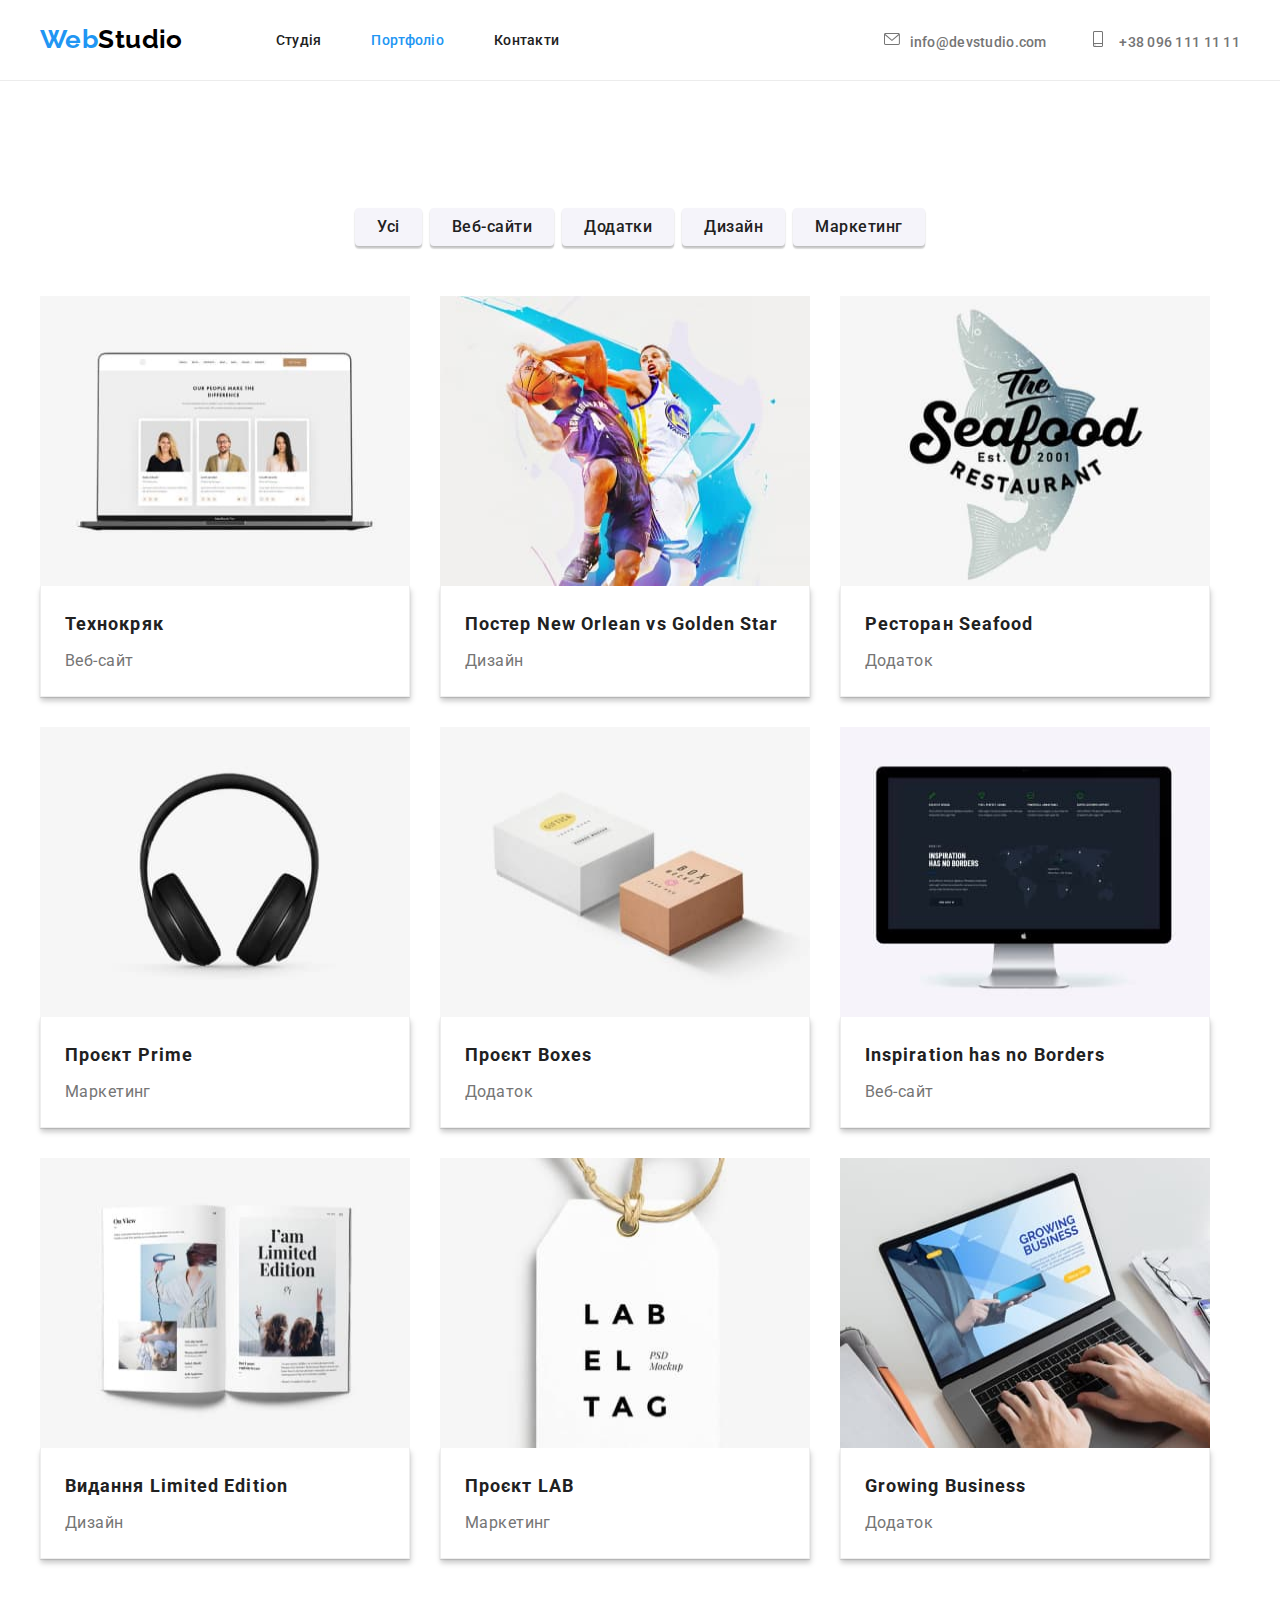
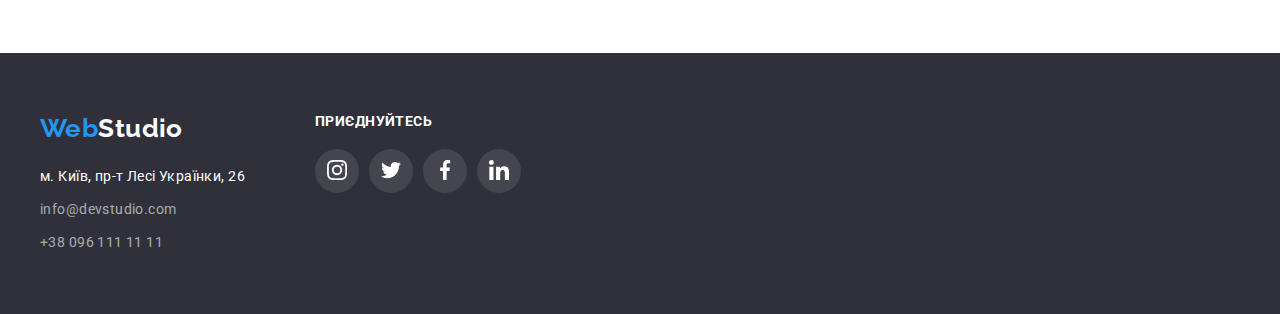
==== portfolio.html @ 8fe0fb1d "goit-markup-hw-04" ====
<!DOCTYPE html>
<html lang="uk">
  <head>
    <meta charset="UTF-8" />
    <meta http-equiv="X-UA-Compatible" content="IE=edge" />
    <meta name="viewport" content="width=device-width, initial-scale=1.0" />
    <title>WebStudio</title>
    <link rel="preconnect" href="https://fonts.googleapis.com" />
    <link rel="preconnect" href="https://fonts.gstatic.com" crossorigin />
    <link
      href="https://fonts.googleapis.com/css2?family=Raleway:wght@700&family=Roboto:ital,wght@0,400;0,500;0,900;1,700&display=swap"
      rel="stylesheet"
    />
    <link rel="stylesheet" href="./css/styles.css" />
    <header class="header">
      <div class="container cap">
        <nav class="header-nav">
          <a class="header-logo" href="./index.html"><span class="header-logo logo">Web</span>Studio</a>
  
          <ul class="header-nav list">
            <li class="item">
              <a class="header-nav linc" href="./index.html">Студія</a>
            </li>
            <li class="item">
              <a class="header-nav linc-current" href="./portfolio.html">Портфоліо</a>
            </li>
            <li class="item">
              <a class="header-nav linc" href="">Контакти</a>
            </li>
          </ul>
        </nav>
  
        <ul class="connections list">
          <li class="connections linc">
            <a class="header-email" href="mailto:info@devstudio.com">
              <svg class="svg-cap">
                <use href="./images/svg/symbol-defs.svg#icon-email"></use>
              </svg>info@devstudio.com
            </a>
  
          </li>
          <li class="connections tel">
            <a class="header-tel" href="tel:+380961111111">
              <svg class="svg-cap">
                <use href="./images/svg/symbol-defs.svg#icon-tel"></use>
              </svg>
              +38 096 111 11 11
            </a>
          </li>
        </ul>
      </div>
    </header>
    <main>
     
      <section class="section">
       
        <div class="container ">
          <h1 class="hidden-header">Наші роботи</h1>
          <ul class="section-breadcrumbs list">
            <li class="section-breadcrumbs linc">
              <button class="button" type="button">Усі</button>
            </li>
            <li class="section-breadcrumbs linc">
              <button class="button"  type="button">Веб-сайти</button>
            </li>
            <li class="section-breadcrumbs linc">
              <button class="button"  type="button">Додатки</button>
            </li>
            <li class="section-breadcrumbs linc">
              <button class="button"  type="button">Дизайн</button>
            </li>
            <li class="section-breadcrumbslinc">
              <button class="button"  type="button">Маркетинг</button>
            </li>
          </ul>
       
          <ul class="section-filter list">
            <li class="section-filter linc">
              <img 
                class="img"
                src="./images/portfolio/img.jpg"
                alt="Технокряк"
                width="370"
                height="290"
              />
              <div class="title-text">
              <h2 class="section-filter title">Технокряк</h2>
              <p class="section-filter text">Веб-сайт</p>
            </div>
            </li>
            <li class="section-filter linc">
              <img
                class="img"
                src="./images/portfolio/img1.jpg"
                alt="Постер New Orlean vs Golden Star"
                width="370"
                height="290"
              />
             <div class="title-text">
              <h2 class="section-filter title">
                Постер New Orlean vs Golden Star
              </h2>
              <p class="section-filter text">Дизайн</p>
             </div>
            </li>
            <li class="section-filter linc">
              <img
                class="img"
                src="./images/portfolio/img2.jpg"
                alt="Ресторан Seafood"
                width="370"
                height="290"
              />
              <div class="title-text">
                <h2 class="section-filter title">Ресторан Seafood</h2>
              <p class="section-filter text">Додаток</p>
              </div>
            </li>
            <li class="section-filter linc">
              <img
                class="img"
                src="./images/portfolio/img3.jpg"
                alt="Проєкт Prime"
                width="370"
                height="290"
              />
              <div class="title-text">
                <h2 class="section-filter title">Проєкт Prime</h2>
              <p class="section-filter text">Маркетинг</p>
              </div>
            </li>
            <li class="section-filter linc">
              <img
                class="img"
                src="./images/portfolio/img4.jpg"
                alt="Проєкт Boxes"
                width="370"
                height="290"
              />
             <div class="title-text">
              <h2 class="section-filter title">Проєкт Boxes</h2>
              <p class="section-filter text">Додаток</p>
             </div>
            </li>
            <li class="section-filter linc">
              <img
                class="img"
                src="./images/portfolio/img5.jpg"
                alt="Inspiration has no Borders"
                width="370"
                height="290"
              />
             <div class="title-text">
              <h2 class="section-filter title">Inspiration has no Borders</h2>
              <p class="section-filter text">Веб-сайт</p>
             </div>
            </li>
            <li class="section-filter linc">
              <img
                class="img"
                src="./images/portfolio/img6.jpg"
                alt="Видання Limited Edition"
                width="370"
                height="290"
              />
             <div class="title-text">
              <h2 class="section-filter title">Видання Limited Edition</h2>
              <p class="section-filter text">Дизайн</p>
             </div>
            </li>
            <li class="section-filter linc">
              <img
                class="img"
                src="./images/portfolio/img7.jpg"
                alt="Проєкт LAB"
                width="370"
                height="290"
              />
             <div class="title-text">
              <h2 class="section-filter title">Проєкт LAB</h2>
              <p class="section-filter text">Маркетинг</p>
             </div>
            </li>
            <li class="section-filter linc">
              <img
                class="img"
                src="./images/portfolio/img8.jpg"
                alt="Growing Business"
                width="370"
                height="290"
              />
             <div class="title-text">
              <h2 class="section-filter title">Growing Business</h2>
              <p class="section-filter text">Додаток</p>
             </div>
            </li>
          </ul>
        </div>
        
      </section>
    </main>

    <footer class="footer">
      <div class="container footer-address">
  
        <div class="in-touch">
          <a class="footer-logo" href="./index.html"><span class="footer-logo logo">Web</span>Studio</a>
  
          <address class="footer-address">
            <ul class="footer-address list">
              <li class="footer-address linc">
                <a class="footer-address more"
                  href="https://www.google.com/maps/place/бульвар+Лесі+Українки,+26,+Київ,+02000/@50.4265841,30.5361971,17z/data=!3m1!4b1!4m5!3m4!1s0x40d4cf0e033ecbe9:0x57a4dffefec77da0!8m2!3d50.4265807!4d30.5383858"
                  target="_blank" rel="noopener noreferrer">м. Київ, пр-т Лесі Українки, 26</a>
              </li>
              <li class="footer-address linc">
                <a class="footer-email email" href="mailto:info@devstudio.com">info@devstudio.com</a>
              </li>
              <li class="footer-address linc">
                <a class="footer-tel tel" href="tel:+380961111111">+38 096 111 11 11</a>
              </li>
            </ul>
          </address>
        </div>
  
        <!--join-->
        
        <section>
          <h2 class="title-join">приєднуйтесь</h2>
          <ul class="list join-our"  >
  
            <li class="social-our">
              <a href="https://instagram.com" target="_blank" rel="noopener noferrer">
                <svg class="social-join" width="20" height="20">
                  <use href="./images/svg/symbol-defs.svg#icon-instagram"></use>
                </svg>
              </a>
  
            </li>
            <li class="social-our">
              <a href="https://twitter.com" target="_blank" rel="noopener noferrer">
                <svg class="social-join" width="20" height="20">
                  <use href="./images/svg/symbol-defs.svg#icon-twitter"></use>
                </svg>
              </a>
  
  
            </li>
            <li class="social-our">
              <a href="https://facebook.com" target="_blank" rel="noopener noferrer">
                <svg class="social-join" width="20" height="20">
                  <use href="./images/svg/symbol-defs.svg#icon-facebook"></use>
                </svg>
              </a>
  
            </li>
            <li class="social-our">
              <a href="https://linkedin.com" target="_blank" rel="noopener noferrer">
                <svg class="social-join" width="20" height="20">
                  <use href="./images/svg/symbol-defs.svg#icon-linkedin"></use>
                </svg>
              </a>
  
            </li>
          </ul>
        </section>
    
  
  
       </div>
    </footer>
  </body>
</html>
---- css/styles.css ----
:root {
  --primary-text-color: #757575;
  --titel-text-color: #212121;
  --accent-text-color: #2196f3;
  --hero-text-color: #ffffff;
  --logo-text-color: #000000;
  --accent-bgr-color: #f5f4fa;
  --hero-bgr-color: #2f303a;
}

body {
  font-family: Montserrat, sans-serif;
  font-family: "Roboto";
  color: var(--primary-text-color);
  font-size: 14px;
  letter-spacing: 0.03em;
  margin: 0;
}

.list {
  margin-top: 0;
  margin-bottom: 0;
  list-style: none;
}

h1,
h2,
h3,
h4,
h5,
h6,
p {
  margin-top: 0px;
  margin-bottom: 0px;
}

ul {
  padding-left: 0px;
}

.section {
  padding: 94px 0;
}

.container {
  margin-left: auto;
  margin-right: auto;
  width: 1200px;
  padding: 0 15px;
}

.hidden-header{
  opacity: 0;
}
/*-------------------HEADER------------------------ */

/* logo */
header{
  /* position: absolute;
  top: 0;
  right: 0;
  width: 100%;
  background-color: rgba(0, 0, 0, 0.08); */
  border-bottom: 1px solid #ECECEC; 
}
.cap {
 

  display: flex;
  align-items: center;
}

.header-nav {
  display: flex;
}

.header-nav.list .item:not(:last-child) {
  margin-right: 50px;
}

.header-logo {
  padding-top: 24px;
  padding-bottom: 25px;

  color: var(--logo-text-color);

  font-family: "Raleway";
  font-weight: 700;
  font-size: 26px;
  line-height: calc(31 / 26);
  text-decoration: none;
}

.header-logo:hover,
.header-logo:focus {
  color: var(--accent-text-color);
}

.header-logo.logo {
  color: var(--accent-text-color);
}

.container-logo {
  margin-right: 93px;
}

/* nav linc */

.header-nav.list {
  margin-left: 93px;
}

.header-nav.linc {
  padding-top: 32px;
  padding-bottom: 32px;

  color: var(--titel-text-color);

  text-decoration: none;
  font-weight: 500;
  line-height: calc(16 / 14);
  letter-spacing: 0.02em;
}

.header-nav.linc-current {
  padding-top: 32px;
  padding-bottom: 32px;

  color: var(--accent-text-color);

  font-weight: 500;
  line-height: calc(16 / 14);
  letter-spacing: 0.02em;
  text-decoration: none;
}

.header-nav:hover,
.header-nav:focus {
  color: #2196f3;
}

/* email tel */
.connections.list {
  margin-left: auto;
  display: flex;
  align-items: center;
}

.connections.linc {
  margin-right: 30px;
}
.svg-cap{
  height: 16px;
  width: 16px;
  margin-right: 10px;
  fill: #757575
}
.svg-cap:hover,
.svg-cap:focus{
  fill: #2196f3;
}
/* .header-email::before{
  /* content: '';
  margin-right: 10px;
  height: 12px;
  width: 16px;
background-image: url(../images/cap/email.svg); */ 
 
 
/* }
.header-email:hover::before,
.header-email:focus::before{
 /* background-image: url();
} */ 
  

.header-email {

  padding-top: 32px;
  padding-bottom: 32px;

  color: var(--primary-text-color);

  text-decoration: none;
  font-weight: 500;
  line-height: calc(16 / 14);
  letter-spacing: 0.02em;
}


.header-tel::before{
  margin-right: 10px;
  height: 16px;
  width: 16px;
  content: url(../images/cap/tel.svg);
  background-size: contain;
  
}



.header-tel {
  padding-top: 32px;
  padding-bottom: 32px;

  color: var(--primary-text-color);

  text-decoration: none;
  font-weight: 500;
  line-height: calc(16 / 14);
  letter-spacing: 0.02em;
}

.header-email:hover,
.header-email:focus {
  color: var(--accent-text-color);
}

.header-tel:hover,
.header-tel:focus {
  color: var(--accent-text-color);
}

/*--------------------MAIN------------------------- */
/* -------hero------- */

.hero{
  text-align: center;
} 

.section.hero {
  max-width: 1600px;
  height: 600px;
  padding-top: 200px;
  padding-bottom: 200px;
  background-color: var(--hero-bgr-color);
   margin-left: auto;
   margin-right: auto;
   background-image: linear-gradient(to right, 
   rgba(47, 48, 58, 0.4), 
   rgba(47, 48, 58, 0.4)), url(../images/hero/Img.jpg);
   background-repeat: no-repeat;
   background-position: center; }

.section-hero.title {
  margin-left:auto;
  margin-right: auto;
  margin-bottom: 30px;
  width: 696px;

  color: var(--hero-text-color);
  font-weight: 900;
  font-size: 44px;
  line-height: calc(60 / 44);
  letter-spacing: 0.06em;
  text-transform: uppercase;
}

/* button */
.section-hero.button {
padding: 10px 32px;
border-radius: 4px;

  background-color: var(--accent-text-color);
  color: var(--hero-text-color);
  font-family: "Roboto";
  font-weight: 700;
  font-size: 16px;
  line-height: calc(30 / 16);
}

.section-hero.button:hover,
.section-hero.button:focus {
  background-color: var(--accent-bgr-color);
  color: #000000;
}

/* -----benefits------ */
.benefits{
  padding-bottom: 0;
}

.section-benefits.list {
  display: flex;
  flex-wrap: wrap;
}

.section-benefits.linc {
  margin-right: 30px;
  width: 270px;
}

.section-benefits.linc:last-child {
 margin-right: 0px;
}



.section-benefits.linc::before{
  display:block;
  content: '';
  height: 120px;
background-repeat: no-repeat;
background-position: center;
background-color: var(--accent-bgr-color);
border-radius: 4px;
  margin-bottom: 30px;
}

.section-benefits.linc.warning::before{
  background-image: url(../images/benefits/1.svg);
}
.section-benefits.linc.punctuality::before{
  background-image: url(../images/benefits/2.svg);
}
.section-benefits.linc.planning::before{
  background-image: url(../images/benefits/3.svg);
}
.section-benefits.linc.modernity::before{
  background-image: url(../images/benefits/4.svg);
}

.section-benefits.title {
  margin-bottom: 10px;
  color: var(--titel-text-color);
  font-weight: 700;
  font-size: 14px;
  line-height: calc(16 / 14);
  text-transform: uppercase;
}

.section-benefits.linc:last-child {
  margin-right: 0px;
}

.section-benefits.text {
  font-size: 14px;
  line-height: calc(24 / 14);
}

/* --------work------- */

.section-work.list {
  display: flex;
  flex-wrap: wrap;
}

.section-work.linc {
  margin-right: 30px;
  display: block;
}

.section-work.linc:nth-child(3n) {
  margin-right: 0;
}

.section-work.linc:nth-last-child(-n + 3) {
  margin-bottom: 0;
}

.section-work.title {
  margin-bottom: 50px;
  color: var(--titel-text-color);
  font-size: 36px;
  line-height: calc(42 / 36);
  text-align: center;
}

.section-work .list {
  display: inline-flex;
}

/* -------team-------- */
.social{
  display: flex;
  padding-bottom: 30px;
}

.social-my{
  display: flex;
  justify-content: center;
  align-items: center;
  margin-right: 10px;
  border-radius: 50%;
  width: 44px;
  height: 44px;
}
.social-my:hover,
.social-my:focus{
  fill: var(--hero-text-color);
  background-color: var(--accent-text-color);
}
.social-my:last-child{
  margin-right: 0px;
}


.social-team{
  fill: var(--primary-text-color);
}
.social-team:hover,
.social-team:focus{
  fill: var(--hero-text-color);
}


.section-team.list {
  display: flex;

}


.section-team.linc {
display: flex;
flex-direction:column;
align-items:center;


width: 270px;
  margin-right: 30px;
  background-color:var(--hero-text-color);


  box-shadow: 0px 1px 3px rgba(0, 0, 0, 0.12), 0px 1px 1px rgba(0, 0, 0, 0.14), 0px 2px 1px rgba(0, 0, 0, 0.2);
border-radius: 0px 0px 4px 4px;
}

.section-team.linc:nth-child(4n) {
  margin-right: 0px;
}

.section-team.title {
  
  margin-bottom: 50px;
  color: var(--titel-text-color);
  font-size: 36px;
  line-height: calc(42 / 36);
  text-align: center;
}

.team-img {
  margin-bottom: 30px;
}

.section-team.img{
  margin-bottom: 30px;
}

.section-team.heading {
  
  margin-bottom: 10px;
  color: var(--titel-text-color);
  font-weight: 500;
  font-size: 16px;
  line-height: calc(19 / 16);
}

.section-team.text {
  display: flex;
 margin-bottom:16px;
  font-size: 16px;
  line-height: calc(19 / 16);
}
/* regular customers */
.list.regular{
  display: flex;
  justify-content: center;
}
.linc-regular{
  display: flex;
  justify-content: center;
  align-items: center;
  margin-right: 30px;
  width: 170px;
  height: 92px;
  border: 1px solid #AFB1B8;
border-radius: 4px;
}
.linc-regular:hover,
.linc-regular:focus{
  fill: var(--accent-text-color);
  border: 1px solid var(--accent-text-color);
}


.regular-svg{
  fill: #AFB1B8;
}
.regular-svg:hover,
.regular-svg:focus{
  fill: var(--accent-text-color);
}


/* ---------------------FOOTER------------------- */

.footer-address{
  display: flex;
 
}
.in-touch{
  display: flex;
  flex-direction: column;
}
.footer-address.list{
  flex-direction: column;
}


.footer-address.linc {
  margin-bottom: 9px;
}

.footer-address.linc:last-child {
  margin-bottom: 0px;
}

.footer {
  display: flex;
  background-color: var(--hero-bgr-color);
  padding-left: 15px;
  padding-right: 15px;
  padding-top: 60px;
  padding-bottom: 60px;
}

.in-touch{
  margin-right: 70px;
}
.footer-logo {
  margin-bottom: 20px;

  color: var(--hero-text-color);
  font-family: "Raleway";
  font-weight: 700;
  font-size: 26px;
  line-height: calc(31 / 26);
  text-decoration: none;
}

.footer-logo.logo {
  color: var(--accent-text-color);
}

.footer-logo:hover,
.footer-logo:focus {
  color: var(--accent-text-color);
}

.footer-address.more {
  color: var(--hero-text-color);
  font-style: normal;
  text-decoration: none;
  line-height: calc(24 / 14);
}

.footer-address.more:hover,
.footer-address.more:focus {
  color: var(--accent-text-color);
}

.footer-email.email {
  color: rgba(255, 255, 255, 0.6);
  font-style: normal;
  line-height: calc(24 / 14);
  text-decoration: none;
}

.footer-tel.tel {
  color: rgba(255, 255, 255, 0.6);
  font-style: normal;
  line-height: calc(24 / 14);
  text-decoration: none;
}

.footer-email.email:hover,
.footer-email.email:focus {
  color: var(--accent-text-color);
}

.footer-tel.tel:hover,
.footer-tel.tel:focus {
  color: var(--accent-text-color);
}

/* join */

.join{
display: flex;
padding-bottom: 20px;
}
.title-join{
  padding-bottom: 20px;

  font-family: 'Roboto';
font-weight: 700;
font-size: 14px;
line-height: calc(16 / 14);
letter-spacing: 0.03em;
text-transform: uppercase;

color: var(--hero-text-color);
}

.list.join-our{
  display: flex;
}
.social-our{
  display: flex;
  justify-content: center;
  align-items: center;
  width: 44px;
  height: 44px;
  margin-right: 10px;
  border-radius: 50%;
  background-color: rgba(255, 255, 255, 0.1);
}
.social-our:hover,
.social-our:focus{
  background-color: var(--accent-text-color)
}

.social-join{
  fill: var(--hero-text-color);
}

/* ----------------------PORTFOLIO------------------- */
button {
  background-color: var(--accent-bgr-color);
  color: var(--titel-text-color);
  font-family: "Roboto";
  letter-spacing: 0.03em;
  padding: 0;
  border: 0;
}


button:hover,
button:focus {
  background-color: var(--accent-text-color);
  color: var(--hero-text-color);
  cursor: pointer;
  font-family: "Roboto";
  letter-spacing: 0.03em;
}
.button{
  font-family: 'Roboto';
font-weight: 500;
font-size: 16px;
line-height: calc(26 / 16);
text-align: center;
padding: 6px 22px;

box-shadow: 0px 3px 1px rgba(0, 0, 0, 0.1), 0px 1px 2px rgba(0, 0, 0, 0.08), 0px 2px 2px rgba(0, 0, 0, 0.12);
border-radius: 4px;
}
.section-breadcrumbs.list {
  display: flex;
  justify-content: center;
}

.section-breadcrumbs.linc {
  margin-right: 8px;
  margin-bottom: 50px;
}

.section-breadcrumbs.linc:last-child {
  margin-right: 0px;
}

.section-filter.list {
  display: flex;
  flex-wrap: wrap;
}

.section-filter.linc {
  margin-right: 30px;
  margin-bottom: 30px;
}

.section-filter.linc:nth-child(3n) {
  margin-right: 0px;
}


.section-filter.linc:nth-last-child(-n + 3) {
  margin-bottom: 0px;
}





.section-filter.title {
  margin-bottom: 4px;
  color: var(--titel-text-color);
  font-size: 18px;
  line-height: calc(36 / 18);
  letter-spacing: 0.06em;
}

.section-filter.linc {
  font-size: 16px;
  line-height: calc(30 / 16);
}

.img {
display: block;
}
.title-text{
  padding: 20px 24px;
  border: 1px solid #EEEEEE;
box-shadow: 0px 1px 1px rgba(0, 0, 0, 0.12), 0px 4px 4px rgba(0, 0, 0, 0.06), 1px 4px 6px rgba(0, 0, 0, 0.16);
border-top:0;
}
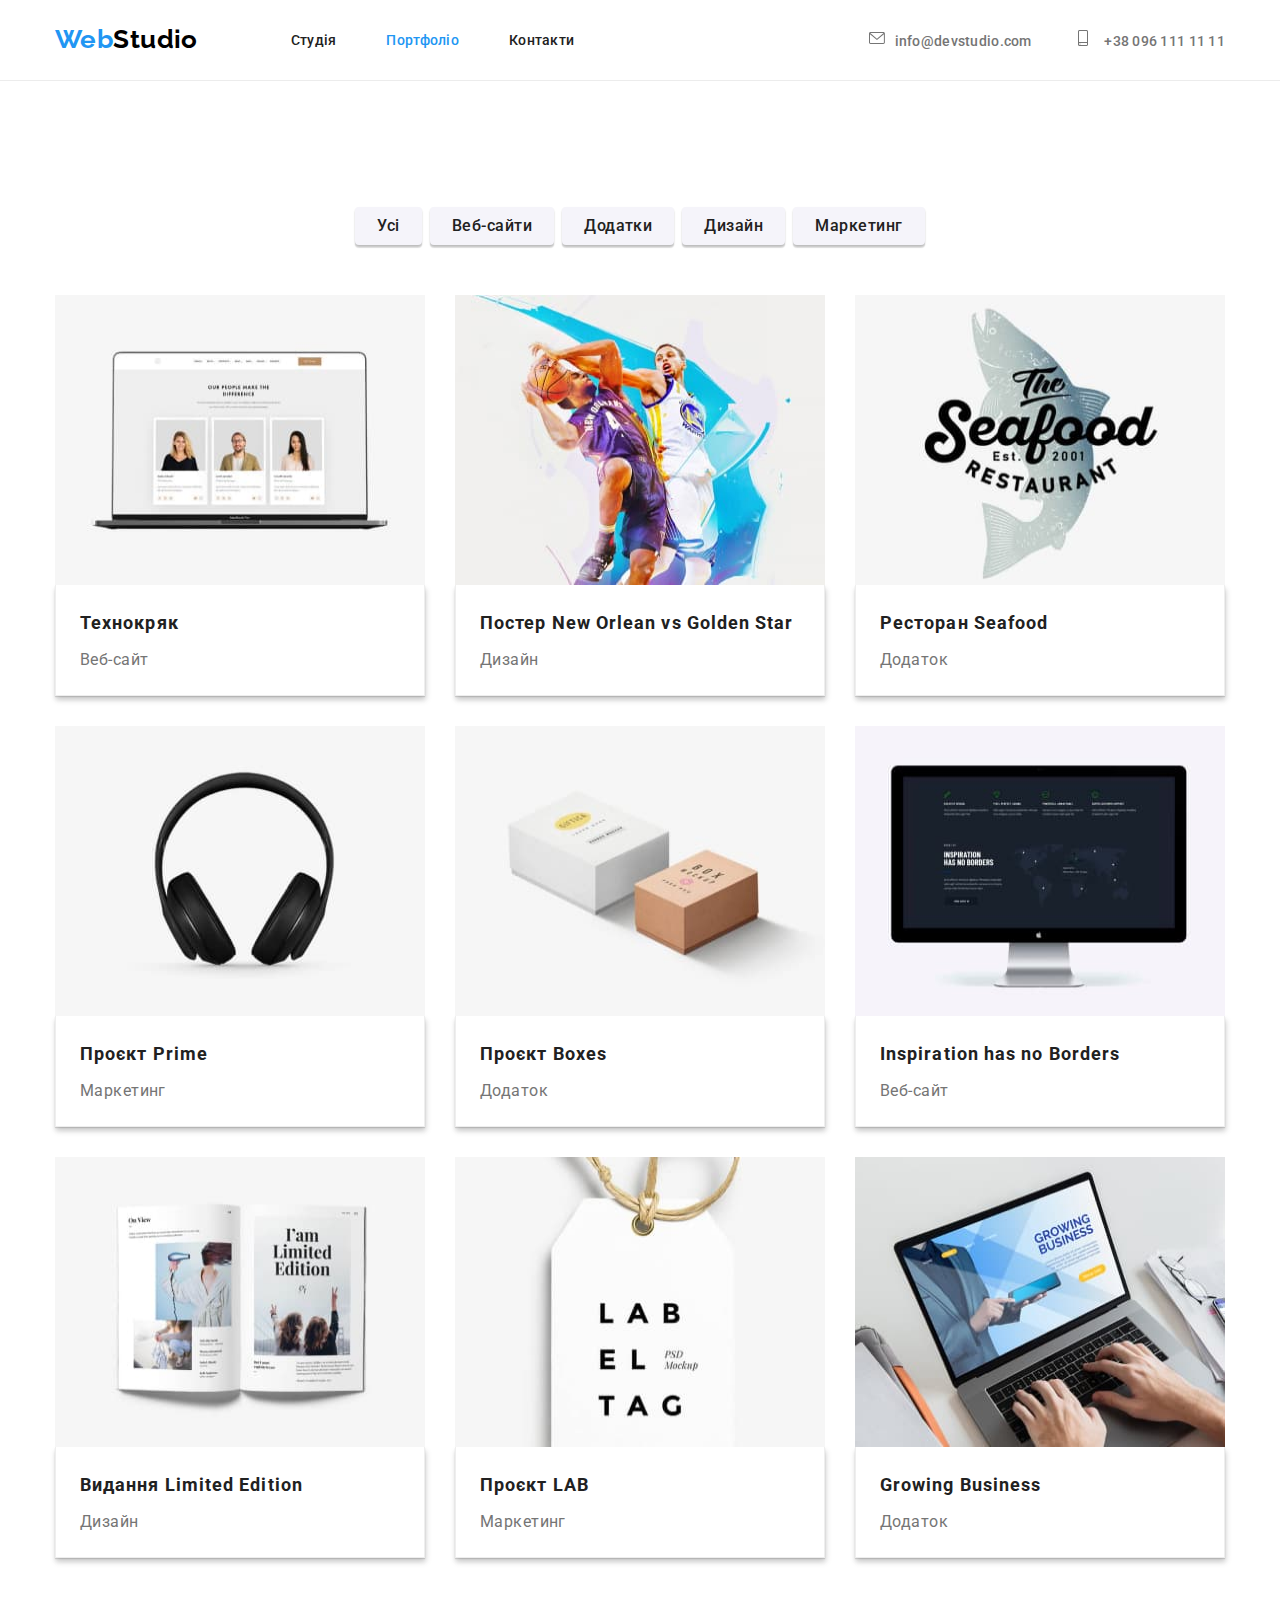
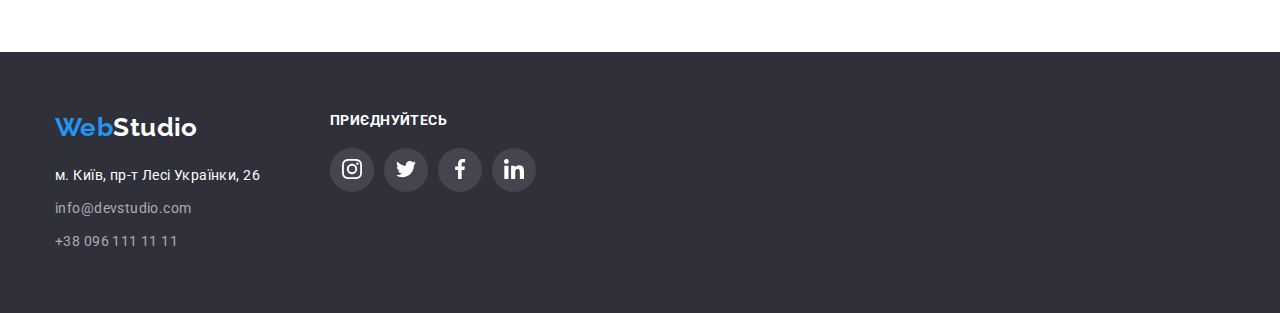
==== commit beee2dc3: "goit-markup-hw-04" ====
--- a/portfolio.html
+++ b/portfolio.html
@@ -5,6 +5,7 @@
     <meta http-equiv="X-UA-Compatible" content="IE=edge" />
     <meta name="viewport" content="width=device-width, initial-scale=1.0" />
     <title>WebStudio</title>
+    <link rel="stylesheet" href="https://cdn.jsdelivr.net/npm/modern-normalize@1.1.0/modern-normalize.min.css" />
     <link rel="preconnect" href="https://fonts.googleapis.com" />
     <link rel="preconnect" href="https://fonts.gstatic.com" crossorigin />
     <link
@@ -34,7 +35,7 @@
           <li class="connections linc">
             <a class="header-email" href="mailto:info@devstudio.com">
               <svg class="svg-cap">
-                <use href="./images/svg/symbol-defs.svg#icon-email"></use>
+                <use href="./images/icons.svg/symbol-defs.svg#icon-email"></use>
               </svg>info@devstudio.com
             </a>
   
@@ -42,7 +43,7 @@
           <li class="connections tel">
             <a class="header-tel" href="tel:+380961111111">
               <svg class="svg-cap">
-                <use href="./images/svg/symbol-defs.svg#icon-tel"></use>
+                <use href="./images/icons.svg/symbol-defs.svg#icon-tel"></use>
               </svg>
               +38 096 111 11 11
             </a>
@@ -228,11 +229,11 @@
         <section>
           <h2 class="title-join">приєднуйтесь</h2>
           <ul class="list join-our"  >
-  
+
             <li class="social-our">
               <a href="https://instagram.com" target="_blank" rel="noopener noferrer">
                 <svg class="social-join" width="20" height="20">
-                  <use href="./images/svg/symbol-defs.svg#icon-instagram"></use>
+                  <use href="./images/icons.svg/symbol-defs.svg#icon-instagram"></use>
                 </svg>
               </a>
   
@@ -240,7 +241,7 @@
             <li class="social-our">
               <a href="https://twitter.com" target="_blank" rel="noopener noferrer">
                 <svg class="social-join" width="20" height="20">
-                  <use href="./images/svg/symbol-defs.svg#icon-twitter"></use>
+                  <use href="./images/icons.svg/symbol-defs.svg#icon-twitter"></use>
                 </svg>
               </a>
   
@@ -249,7 +250,7 @@
             <li class="social-our">
               <a href="https://facebook.com" target="_blank" rel="noopener noferrer">
                 <svg class="social-join" width="20" height="20">
-                  <use href="./images/svg/symbol-defs.svg#icon-facebook"></use>
+                  <use href="./images/icons.svg/symbol-defs.svg#icon-facebook"></use>
                 </svg>
               </a>
   
@@ -257,7 +258,7 @@
             <li class="social-our">
               <a href="https://linkedin.com" target="_blank" rel="noopener noferrer">
                 <svg class="social-join" width="20" height="20">
-                  <use href="./images/svg/symbol-defs.svg#icon-linkedin"></use>
+                  <use href="./images/icons.svg/symbol-defs.svg#icon-linkedin"></use>
                 </svg>
               </a>
   
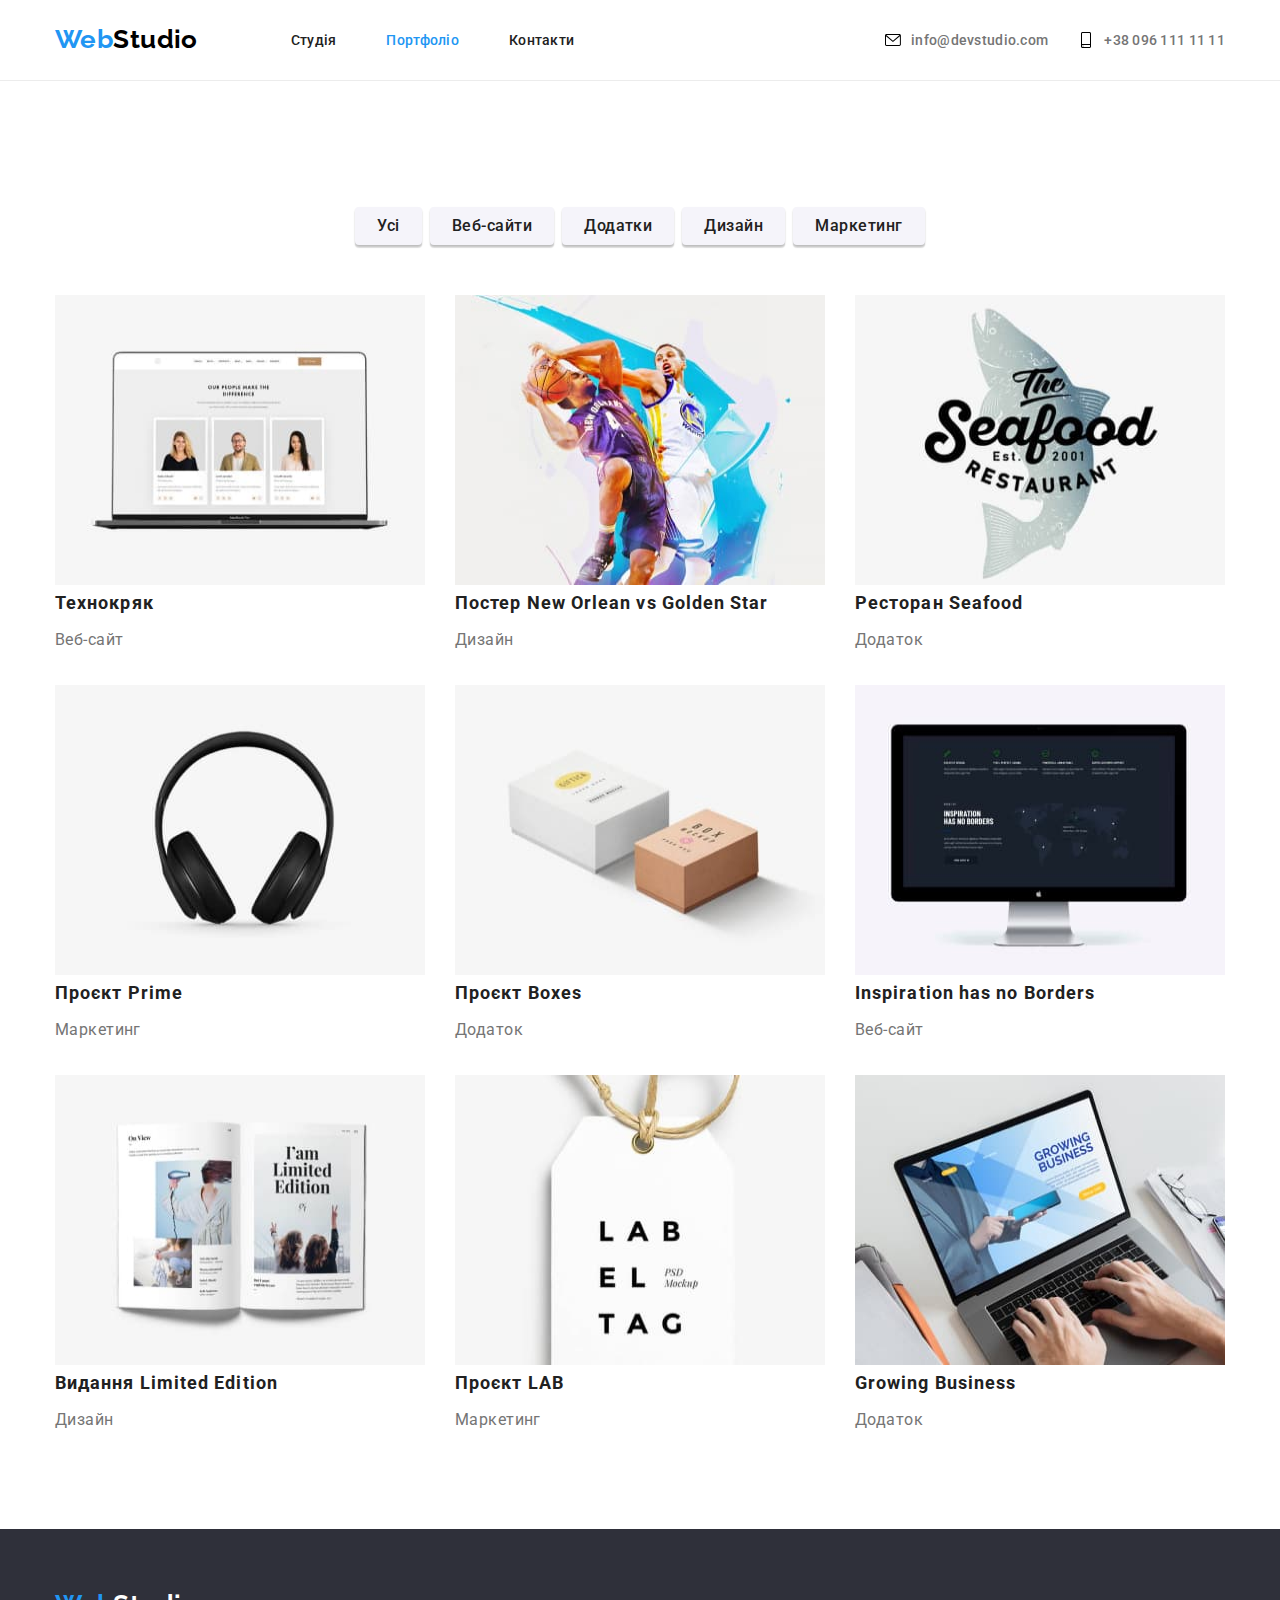
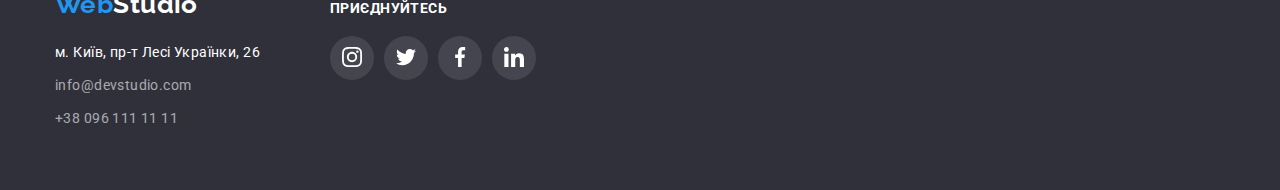
==== commit 20ce2c2c: "goit-markup-hw-04" ====
--- a/portfolio.html
+++ b/portfolio.html
@@ -76,18 +76,21 @@
           </ul>
        
           <ul class="section-filter list">
-            <li class="section-filter linc">
+
+            <li class="section-filter linc">
+             
               <img 
-                class="img"
-                src="./images/portfolio/img.jpg"
-                alt="Технокряк"
-                width="370"
-                height="290"
-              />
-              <div class="title-text">
-              <h2 class="section-filter title">Технокряк</h2>
-              <p class="section-filter text">Веб-сайт</p>
-            </div>
+              class="img"
+              src="./images/portfolio/img.jpg"
+              alt="Технокряк"
+              width="370"
+              height="290"
+            />
+            <div class="title-text">
+            <h2 class="section-filter title">Технокряк</h2>
+            <p class="section-filter text">Веб-сайт</p>
+          </div>
+            
             </li>
             <li class="section-filter linc">
               <img
@@ -202,73 +205,73 @@
     </main>
 
     <footer class="footer">
-      <div class="container footer-address">
-  
-        <div class="in-touch">
-          <a class="footer-logo" href="./index.html"><span class="footer-logo logo">Web</span>Studio</a>
-  
-          <address class="footer-address">
-            <ul class="footer-address list">
-              <li class="footer-address linc">
-                <a class="footer-address more"
-                  href="https://www.google.com/maps/place/бульвар+Лесі+Українки,+26,+Київ,+02000/@50.4265841,30.5361971,17z/data=!3m1!4b1!4m5!3m4!1s0x40d4cf0e033ecbe9:0x57a4dffefec77da0!8m2!3d50.4265807!4d30.5383858"
-                  target="_blank" rel="noopener noreferrer">м. Київ, пр-т Лесі Українки, 26</a>
-              </li>
-              <li class="footer-address linc">
-                <a class="footer-email email" href="mailto:info@devstudio.com">info@devstudio.com</a>
-              </li>
-              <li class="footer-address linc">
-                <a class="footer-tel tel" href="tel:+380961111111">+38 096 111 11 11</a>
-              </li>
-            </ul>
-          </address>
-        </div>
-  
-        <!--join-->
-        
-        <section>
-          <h2 class="title-join">приєднуйтесь</h2>
-          <ul class="list join-our"  >
-
-            <li class="social-our">
-              <a href="https://instagram.com" target="_blank" rel="noopener noferrer">
-                <svg class="social-join" width="20" height="20">
-                  <use href="./images/icons.svg/symbol-defs.svg#icon-instagram"></use>
-                </svg>
-              </a>
-  
-            </li>
-            <li class="social-our">
-              <a href="https://twitter.com" target="_blank" rel="noopener noferrer">
-                <svg class="social-join" width="20" height="20">
-                  <use href="./images/icons.svg/symbol-defs.svg#icon-twitter"></use>
-                </svg>
-              </a>
-  
-  
-            </li>
-            <li class="social-our">
-              <a href="https://facebook.com" target="_blank" rel="noopener noferrer">
-                <svg class="social-join" width="20" height="20">
-                  <use href="./images/icons.svg/symbol-defs.svg#icon-facebook"></use>
-                </svg>
-              </a>
-  
-            </li>
-            <li class="social-our">
-              <a href="https://linkedin.com" target="_blank" rel="noopener noferrer">
-                <svg class="social-join" width="20" height="20">
-                  <use href="./images/icons.svg/symbol-defs.svg#icon-linkedin"></use>
-                </svg>
-              </a>
-  
-            </li>
-          </ul>
-        </section>
-    
-  
-  
-       </div>
-    </footer>
+    <div class="container footer-address">
+
+      <div class="in-touch">
+        <a class="footer-logo" href="./index.html"><span class="footer-logo logo">Web</span>Studio</a>
+
+        <address class="footer-address">
+          <ul class="footer-address list">
+            <li class="footer-address linc">
+              <a class="footer-address more"
+                href="https://www.google.com/maps/place/бульвар+Лесі+Українки,+26,+Київ,+02000/@50.4265841,30.5361971,17z/data=!3m1!4b1!4m5!3m4!1s0x40d4cf0e033ecbe9:0x57a4dffefec77da0!8m2!3d50.4265807!4d30.5383858"
+                target="_blank" rel="noopener noreferrer">м. Київ, пр-т Лесі Українки, 26</a>
+            </li>
+            <li class="footer-address linc">
+              <a class="footer-email email" href="mailto:info@devstudio.com">info@devstudio.com</a>
+            </li>
+            <li class="footer-address linc">
+              <a class="footer-tel tel" href="tel:+380961111111">+38 096 111 11 11</a>
+            </li>
+          </ul>
+        </address>
+      </div>
+
+      <!--join-->
+      
+      <section>
+        <h2 class="title-join">приєднуйтесь</h2>
+        <ul class="list join-our"  >
+
+          <li class="social-our">
+            <a class="social-join" href="https://instagram.com" target="_blank" rel="noopener noferrer">
+              <svg  width="20" height="20">
+                <use href="./images/icons.svg/symbol-defs.svg#icon-instagram"></use>
+              </svg>
+            </a>
+
+          </li>
+          <li class="social-our">
+            <a class="social-join" href="https://twitter.com" target="_blank" rel="noopener noferrer">
+              <svg width="20" height="20">
+                <use href="./images/icons.svg/symbol-defs.svg#icon-twitter"></use>
+              </svg>
+            </a>
+
+
+          </li>
+          <li class="social-our">
+            <a class="social-join" href="https://facebook.com" target="_blank" rel="noopener noferrer">
+              <svg width="20" height="20">
+                <use href="./images/icons.svg/symbol-defs.svg#icon-facebook"></use>
+              </svg>
+            </a>
+
+          </li>
+          <li class="social-our">
+            <a class="social-join" href="https://linkedin.com" target="_blank" rel="noopener noferrer">
+              <svg width="20" height="20">
+                <use href="./images/icons.svg/symbol-defs.svg#icon-linkedin"></use>
+              </svg>
+            </a>
+
+          </li>
+        </ul>
+      </section>
+  
+
+
+     </div>
+  </footer>
   </body>
 </html>
--- a/css/styles.css
+++ b/css/styles.css
@@ -153,31 +153,17 @@
   height: 16px;
   width: 16px;
   margin-right: 10px;
-  fill: #757575
-}
-.svg-cap:hover,
-.svg-cap:focus{
-  fill: #2196f3;
-}
-/* .header-email::before{
-  /* content: '';
-  margin-right: 10px;
-  height: 12px;
-  width: 16px;
-background-image: url(../images/cap/email.svg); */ 
  
- 
-/* }
-.header-email:hover::before,
-.header-email:focus::before{
- /* background-image: url();
-} */ 
-  
+}
+
+
 
 .header-email {
-
+display: flex;
+align-items: center;
   padding-top: 32px;
   padding-bottom: 32px;
+  
 
   color: var(--primary-text-color);
 
@@ -186,20 +172,9 @@
   line-height: calc(16 / 14);
   letter-spacing: 0.02em;
 }
-
-
-.header-tel::before{
-  margin-right: 10px;
-  height: 16px;
-  width: 16px;
-  content: url(../images/cap/tel.svg);
-  background-size: contain;
-  
-}
-
-
-
 .header-tel {
+  display: flex;
+align-items: center;
   padding-top: 32px;
   padding-bottom: 32px;
 
@@ -212,14 +187,22 @@
 }
 
 .header-email:hover,
-.header-email:focus {
-  color: var(--accent-text-color);
-}
-
+.header-email:focus,
 .header-tel:hover,
-.header-tel:focus {
-  color: var(--accent-text-color);
-}
+.header-tel:focus{
+  color: var(--accent-text-color);
+  fill: var(--accent-text-color);
+}
+
+
+
+
+
+
+
+
+
+
 
 /*--------------------MAIN------------------------- */
 /* -------hero------- */
@@ -371,6 +354,9 @@
 }
 
 /* -------team-------- */
+.team{
+  background-color: var(--accent-bgr-color);
+}
 .social{
   display: flex;
   padding-bottom: 30px;
@@ -380,33 +366,32 @@
   display: flex;
   justify-content: center;
   align-items: center;
+  border-radius: 50%;
   margin-right: 10px;
-  border-radius: 50%;
   width: 44px;
   height: 44px;
 }
+.social-my:last-child{
+  margin-right: 0;
+}
+.social-team{
+  padding: 12px;
+  border-radius: 50%;
+  fill: var(--primary-text-color);
+}
 .social-my:hover,
-.social-my:focus{
+.social-my:hover .social-team{
+  background-color: var(--accent-text-color);
   fill: var(--hero-text-color);
+}
+.social-team:focus,
+.social-team:focus .social-team{
   background-color: var(--accent-text-color);
-}
-.social-my:last-child{
-  margin-right: 0px;
-}
-
-
-.social-team{
-  fill: var(--primary-text-color);
-}
-.social-team:hover,
-.social-team:focus{
   fill: var(--hero-text-color);
 }
 
-
 .section-team.list {
   display: flex;
-
 }
 
 
@@ -476,27 +461,33 @@
   border: 1px solid #AFB1B8;
 border-radius: 4px;
 }
+
 .linc-regular:hover,
 .linc-regular:focus{
+  border: 1px solid var(--accent-text-color);
+}
+.linc-regular:hover .regular-svg,
+.linc-regular:focus .regular-svg{
   fill: var(--accent-text-color);
-  border: 1px solid var(--accent-text-color);
-}
-
+}
 
 .regular-svg{
+  padding: 20px 35px;
   fill: #AFB1B8;
 }
-.regular-svg:hover,
+
 .regular-svg:focus{
   fill: var(--accent-text-color);
-}
+  border: 2px solid var(--accent-text-color);
+}
+
 
 
 /* ---------------------FOOTER------------------- */
 
 .footer-address{
   display: flex;
- 
+  align-items: baseline;
 }
 .in-touch{
   display: flex;
@@ -590,6 +581,7 @@
 padding-bottom: 20px;
 }
 .title-join{
+  align-items: baseline;
   padding-bottom: 20px;
 
   font-family: 'Roboto';
@@ -621,7 +613,12 @@
 }
 
 .social-join{
+  padding: 10px 10px;
+  border-radius: 50%;
   fill: var(--hero-text-color);
+}
+.social-join:focus{
+  background-color: var(--accent-text-color);
 }
 
 /* ----------------------PORTFOLIO------------------- */
@@ -707,7 +704,7 @@
 .img {
 display: block;
 }
-.title-text{
+.title-text:hover{
   padding: 20px 24px;
   border: 1px solid #EEEEEE;
 box-shadow: 0px 1px 1px rgba(0, 0, 0, 0.12), 0px 4px 4px rgba(0, 0, 0, 0.06), 1px 4px 6px rgba(0, 0, 0, 0.16);
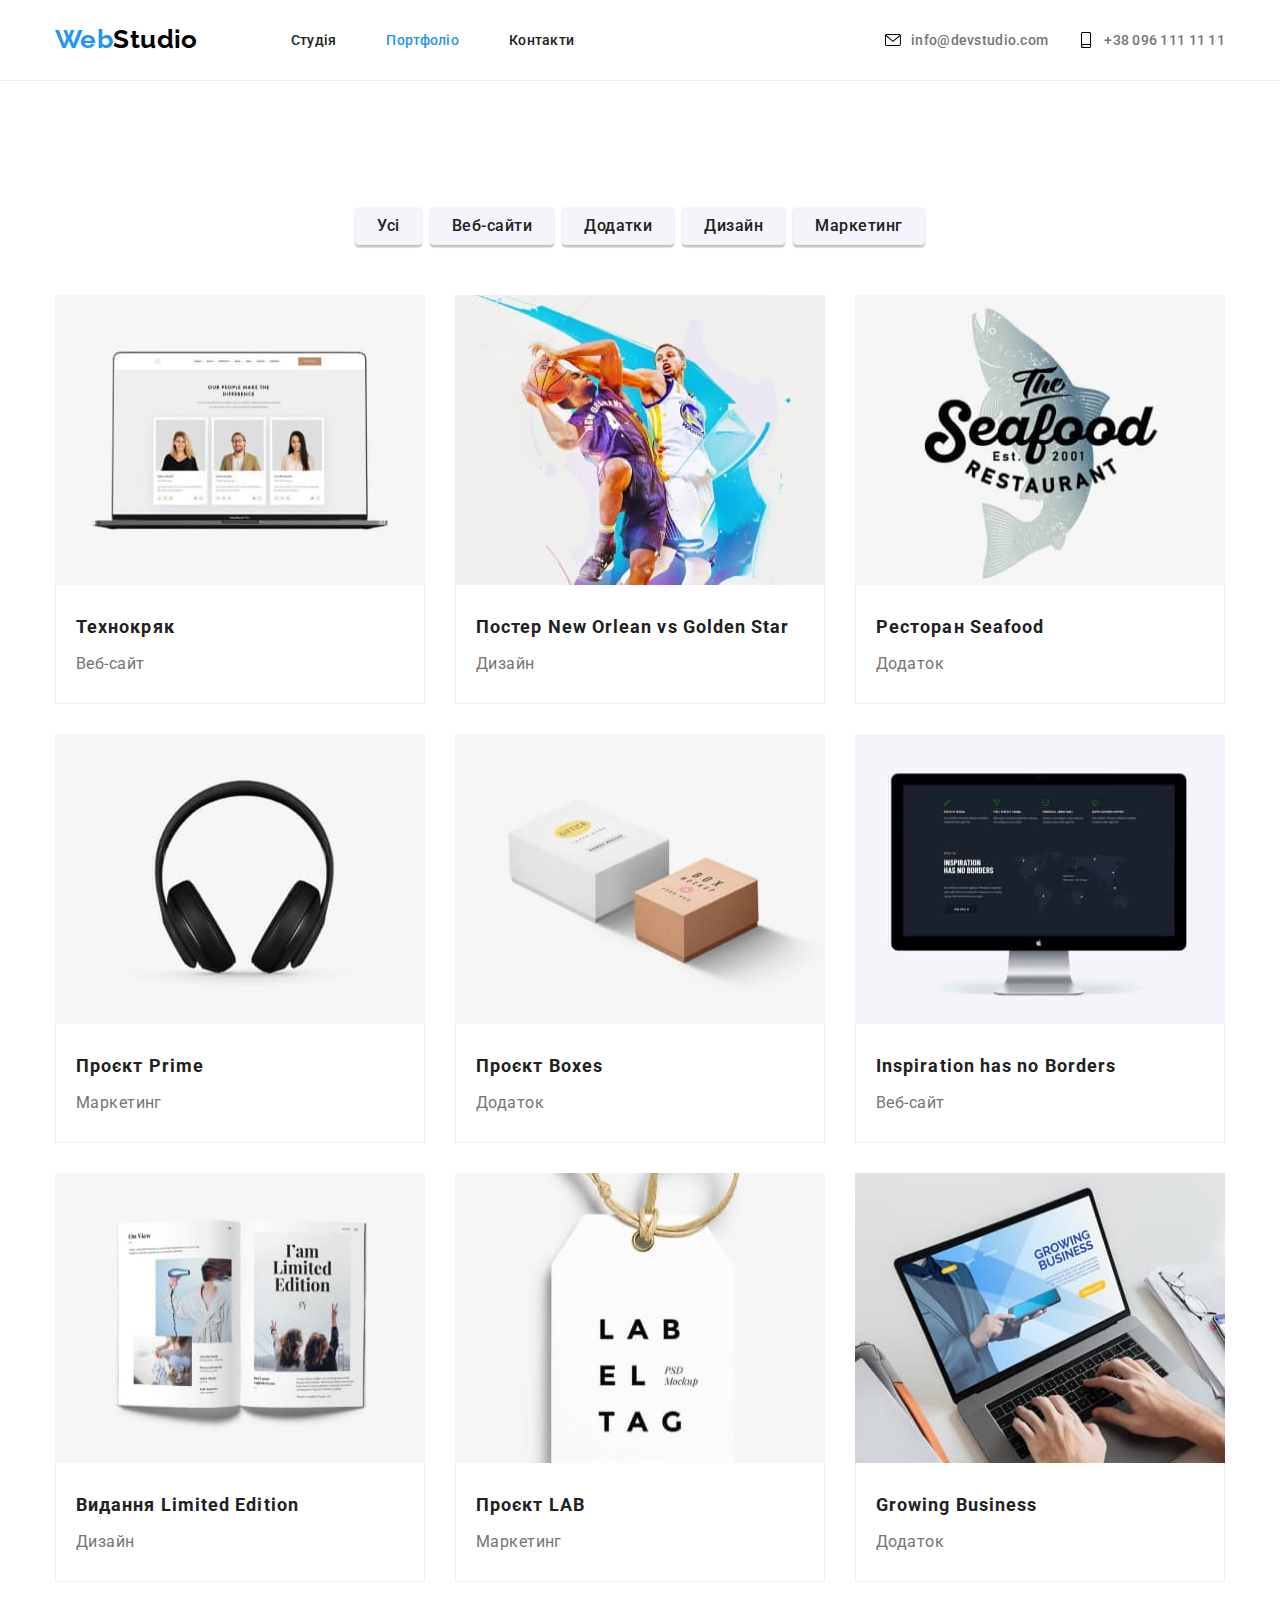
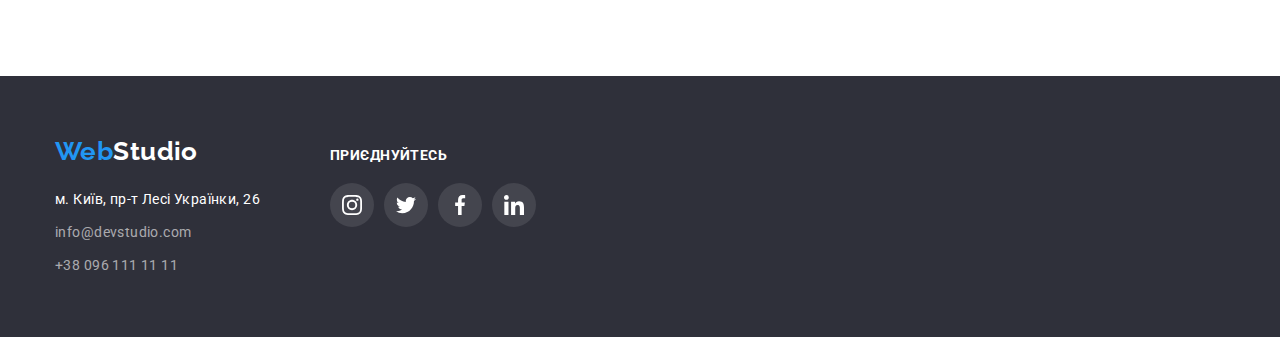
==== commit 3823b925: "goit-markup-hw-04" ====
--- a/portfolio.html
+++ b/portfolio.html
@@ -5,7 +5,10 @@
     <meta http-equiv="X-UA-Compatible" content="IE=edge" />
     <meta name="viewport" content="width=device-width, initial-scale=1.0" />
     <title>WebStudio</title>
-    <link rel="stylesheet" href="https://cdn.jsdelivr.net/npm/modern-normalize@1.1.0/modern-normalize.min.css" />
+    <link
+      rel="stylesheet"
+      href="https://cdn.jsdelivr.net/npm/modern-normalize@1.1.0/modern-normalize.min.css"
+    />
     <link rel="preconnect" href="https://fonts.googleapis.com" />
     <link rel="preconnect" href="https://fonts.gstatic.com" crossorigin />
     <link
@@ -13,32 +16,39 @@
       rel="stylesheet"
     />
     <link rel="stylesheet" href="./css/styles.css" />
+  </head>
+
+  <body>
     <header class="header">
       <div class="container cap">
         <nav class="header-nav">
-          <a class="header-logo" href="./index.html"><span class="header-logo logo">Web</span>Studio</a>
-  
+          <a class="header-logo" href="./index.html"
+            ><span class="header-logo logo">Web</span>Studio</a
+          >
+
           <ul class="header-nav list">
             <li class="item">
               <a class="header-nav linc" href="./index.html">Студія</a>
             </li>
             <li class="item">
-              <a class="header-nav linc-current" href="./portfolio.html">Портфоліо</a>
+              <a class="header-nav linc-current" href="./portfolio.html"
+                >Портфоліо</a
+              >
             </li>
             <li class="item">
               <a class="header-nav linc" href="">Контакти</a>
             </li>
           </ul>
         </nav>
-  
+
         <ul class="connections list">
           <li class="connections linc">
             <a class="header-email" href="mailto:info@devstudio.com">
               <svg class="svg-cap">
                 <use href="./images/icons.svg/symbol-defs.svg#icon-email"></use>
-              </svg>info@devstudio.com
+              </svg>
+              info@devstudio.com
             </a>
-  
           </li>
           <li class="connections tel">
             <a class="header-tel" href="tel:+380961111111">
@@ -52,226 +62,268 @@
       </div>
     </header>
     <main>
-     
       <section class="section">
-       
-        <div class="container ">
+        <div class="container">
           <h1 class="hidden-header">Наші роботи</h1>
           <ul class="section-breadcrumbs list">
             <li class="section-breadcrumbs linc">
               <button class="button" type="button">Усі</button>
             </li>
             <li class="section-breadcrumbs linc">
-              <button class="button"  type="button">Веб-сайти</button>
+              <button class="button" type="button">Веб-сайти</button>
             </li>
             <li class="section-breadcrumbs linc">
-              <button class="button"  type="button">Додатки</button>
+              <button class="button" type="button">Додатки</button>
             </li>
             <li class="section-breadcrumbs linc">
-              <button class="button"  type="button">Дизайн</button>
+              <button class="button" type="button">Дизайн</button>
             </li>
             <li class="section-breadcrumbslinc">
-              <button class="button"  type="button">Маркетинг</button>
+              <button class="button" type="button">Маркетинг</button>
             </li>
           </ul>
-       
+
           <ul class="section-filter list">
-
-            <li class="section-filter linc">
-             
-              <img 
-              class="img"
-              src="./images/portfolio/img.jpg"
-              alt="Технокряк"
-              width="370"
-              height="290"
-            />
-            <div class="title-text">
-            <h2 class="section-filter title">Технокряк</h2>
-            <p class="section-filter text">Веб-сайт</p>
-          </div>
-            
-            </li>
-            <li class="section-filter linc">
-              <img
-                class="img"
-                src="./images/portfolio/img1.jpg"
-                alt="Постер New Orlean vs Golden Star"
-                width="370"
-                height="290"
-              />
-             <div class="title-text">
-              <h2 class="section-filter title">
-                Постер New Orlean vs Golden Star
-              </h2>
-              <p class="section-filter text">Дизайн</p>
-             </div>
-            </li>
-            <li class="section-filter linc">
-              <img
-                class="img"
-                src="./images/portfolio/img2.jpg"
-                alt="Ресторан Seafood"
-                width="370"
-                height="290"
-              />
-              <div class="title-text">
-                <h2 class="section-filter title">Ресторан Seafood</h2>
-              <p class="section-filter text">Додаток</p>
-              </div>
-            </li>
-            <li class="section-filter linc">
-              <img
-                class="img"
-                src="./images/portfolio/img3.jpg"
-                alt="Проєкт Prime"
-                width="370"
-                height="290"
-              />
-              <div class="title-text">
-                <h2 class="section-filter title">Проєкт Prime</h2>
-              <p class="section-filter text">Маркетинг</p>
-              </div>
-            </li>
-            <li class="section-filter linc">
-              <img
-                class="img"
-                src="./images/portfolio/img4.jpg"
-                alt="Проєкт Boxes"
-                width="370"
-                height="290"
-              />
-             <div class="title-text">
-              <h2 class="section-filter title">Проєкт Boxes</h2>
-              <p class="section-filter text">Додаток</p>
-             </div>
-            </li>
-            <li class="section-filter linc">
-              <img
-                class="img"
-                src="./images/portfolio/img5.jpg"
-                alt="Inspiration has no Borders"
-                width="370"
-                height="290"
-              />
-             <div class="title-text">
-              <h2 class="section-filter title">Inspiration has no Borders</h2>
-              <p class="section-filter text">Веб-сайт</p>
-             </div>
-            </li>
-            <li class="section-filter linc">
-              <img
-                class="img"
-                src="./images/portfolio/img6.jpg"
-                alt="Видання Limited Edition"
-                width="370"
-                height="290"
-              />
-             <div class="title-text">
-              <h2 class="section-filter title">Видання Limited Edition</h2>
-              <p class="section-filter text">Дизайн</p>
-             </div>
-            </li>
-            <li class="section-filter linc">
-              <img
-                class="img"
-                src="./images/portfolio/img7.jpg"
-                alt="Проєкт LAB"
-                width="370"
-                height="290"
-              />
-             <div class="title-text">
-              <h2 class="section-filter title">Проєкт LAB</h2>
-              <p class="section-filter text">Маркетинг</p>
-             </div>
-            </li>
-            <li class="section-filter linc">
-              <img
-                class="img"
-                src="./images/portfolio/img8.jpg"
-                alt="Growing Business"
-                width="370"
-                height="290"
-              />
-             <div class="title-text">
-              <h2 class="section-filter title">Growing Business</h2>
-              <p class="section-filter text">Додаток</p>
-             </div>
+            <li class="section-filter linc">
+              <a class="delete" href="">
+                <img
+                  class="img"
+                  src="./images/portfolio/img.jpg"
+                  alt="Технокряк"
+                  width="370"
+                  height="290"
+                />
+                <div class="title-text">
+                  <h2 class="section-filter title">Технокряк</h2>
+                  <p class="section-filter text">Веб-сайт</p>
+                </div>
+              </a>
+            </li>
+            <li class="section-filter linc">
+              <a class="delete" href="">
+                <img
+                  class="img"
+                  src="./images/portfolio/img1.jpg"
+                  alt="Постер New Orlean vs Golden Star"
+                  width="370"
+                  height="290"
+                />
+                <div class="title-text">
+                  <h2 class="section-filter title">
+                    Постер New Orlean vs Golden Star
+                  </h2>
+                  <p class="section-filter text">Дизайн</p>
+                </div>
+              </a>
+            </li>
+            <li class="section-filter linc">
+              <a class="delete" href="">
+                <img
+                  class="img"
+                  src="./images/portfolio/img2.jpg"
+                  alt="Ресторан Seafood"
+                  width="370"
+                  height="290"
+                />
+                <div class="title-text">
+                  <h2 class="section-filter title">Ресторан Seafood</h2>
+                  <p class="section-filter text">Додаток</p>
+                </div>
+              </a>
+            </li>
+            <li class="section-filter linc">
+              <a class="delete" href="">
+                <img
+                  class="img"
+                  src="./images/portfolio/img3.jpg"
+                  alt="Проєкт Prime"
+                  width="370"
+                  height="290"
+                />
+                <div class="title-text">
+                  <h2 class="section-filter title">Проєкт Prime</h2>
+                  <p class="section-filter text">Маркетинг</p>
+                </div>
+              </a>
+            </li>
+            <li class="section-filter linc">
+              <a class="delete" href="">
+                <img
+                  class="img"
+                  src="./images/portfolio/img4.jpg"
+                  alt="Проєкт Boxes"
+                  width="370"
+                  height="290"
+                />
+                <div class="title-text">
+                  <h2 class="section-filter title">Проєкт Boxes</h2>
+                  <p class="section-filter text">Додаток</p>
+                </div>
+              </a>
+            </li>
+            <li class="section-filter linc">
+              <a class="delete" href="">
+                <img
+                  class="img"
+                  src="./images/portfolio/img5.jpg"
+                  alt="Inspiration has no Borders"
+                  width="370"
+                  height="290"
+                />
+                <div class="title-text">
+                  <h2 class="section-filter title">
+                    Inspiration has no Borders
+                  </h2>
+                  <p class="section-filter text">Веб-сайт</p>
+                </div>
+              </a>
+            </li>
+            <li class="section-filter linc">
+              <a class="delete" href="">
+                <img
+                  class="img"
+                  src="./images/portfolio/img6.jpg"
+                  alt="Видання Limited Edition"
+                  width="370"
+                  height="290"
+                />
+                <div class="title-text">
+                  <h2 class="section-filter title">Видання Limited Edition</h2>
+                  <p class="section-filter text">Дизайн</p>
+                </div>
+              </a>
+            </li>
+            <li class="section-filter linc">
+              <a class="delete" href="">
+                <img
+                  class="img"
+                  src="./images/portfolio/img7.jpg"
+                  alt="Проєкт LAB"
+                  width="370"
+                  height="290"
+                />
+                <div class="title-text">
+                  <h2 class="section-filter title">Проєкт LAB</h2>
+                  <p class="section-filter text">Маркетинг</p>
+                </div>
+              </a>
+            </li>
+            <li class="section-filter linc">
+              <a class="delete" href="">
+                <img
+                  class="img"
+                  src="./images/portfolio/img8.jpg"
+                  alt="Growing Business"
+                  width="370"
+                  height="290"
+                />
+                <div class="title-text">
+                  <h2 class="section-filter title">Growing Business</h2>
+                  <p class="section-filter text">Додаток</p>
+                </div>
+              </a>
             </li>
           </ul>
         </div>
-        
       </section>
     </main>
 
     <footer class="footer">
-    <div class="container footer-address">
-
-      <div class="in-touch">
-        <a class="footer-logo" href="./index.html"><span class="footer-logo logo">Web</span>Studio</a>
-
-        <address class="footer-address">
-          <ul class="footer-address list">
-            <li class="footer-address linc">
-              <a class="footer-address more"
-                href="https://www.google.com/maps/place/бульвар+Лесі+Українки,+26,+Київ,+02000/@50.4265841,30.5361971,17z/data=!3m1!4b1!4m5!3m4!1s0x40d4cf0e033ecbe9:0x57a4dffefec77da0!8m2!3d50.4265807!4d30.5383858"
-                target="_blank" rel="noopener noreferrer">м. Київ, пр-т Лесі Українки, 26</a>
-            </li>
-            <li class="footer-address linc">
-              <a class="footer-email email" href="mailto:info@devstudio.com">info@devstudio.com</a>
-            </li>
-            <li class="footer-address linc">
-              <a class="footer-tel tel" href="tel:+380961111111">+38 096 111 11 11</a>
+      <div class="container footer-address">
+        <div class="in-touch">
+          <a class="footer-logo" href="./index.html"
+            ><span class="footer-logo logo">Web</span>Studio</a
+          >
+
+          <address class="footer-address">
+            <ul class="footer-address list">
+              <li class="footer-address linc">
+                <a
+                  class="footer-address more"
+                  href="https://www.google.com/maps/place/бульвар+Лесі+Українки,+26,+Київ,+02000/@50.4265841,30.5361971,17z/data=!3m1!4b1!4m5!3m4!1s0x40d4cf0e033ecbe9:0x57a4dffefec77da0!8m2!3d50.4265807!4d30.5383858"
+                  target="_blank"
+                  rel="noopener noreferrer"
+                  >м. Київ, пр-т Лесі Українки, 26</a
+                >
+              </li>
+              <li class="footer-address linc">
+                <a class="footer-email email" href="mailto:info@devstudio.com"
+                  >info@devstudio.com</a
+                >
+              </li>
+              <li class="footer-address linc">
+                <a class="footer-tel tel" href="tel:+380961111111"
+                  >+38 096 111 11 11</a
+                >
+              </li>
+            </ul>
+          </address>
+        </div>
+
+        <!--join-->
+
+        <section>
+          <h2 class="title-join">приєднуйтесь</h2>
+          <ul class="list join-our">
+            <li class="social-linc">
+              <a
+                class="social-our"
+                href="https://instagram.com"
+                target="_blank"
+                rel="noopener noferrer"
+              >
+                <svg class="social-join" width="20" height="20">
+                  <use
+                    href="./images/icons.svg/symbol-defs.svg#icon-instagram"
+                  ></use>
+                </svg>
+              </a>
+            </li>
+            <li class="social-linc">
+              <a
+                class="social-our"
+                href="https://instagram.com"
+                target="_blank"
+                rel="noopener noferrer"
+              >
+                <svg class="social-join" width="20" height="20">
+                  <use
+                    href="./images/icons.svg/symbol-defs.svg#icon-twitter"
+                  ></use>
+                </svg>
+              </a>
+            </li>
+            <li class="social-linc">
+              <a
+                class="social-our"
+                href="https://instagram.com"
+                target="_blank"
+                rel="noopener noferrer"
+              >
+                <svg class="social-join" width="20" height="20">
+                  <use
+                    href="./images/icons.svg/symbol-defs.svg#icon-facebook"
+                  ></use>
+                </svg>
+              </a>
+            </li>
+            <li class="social-linc">
+              <a
+                class="social-our"
+                href="https://instagram.com"
+                target="_blank"
+                rel="noopener noferrer"
+              >
+                <svg class="social-join" width="20" height="20">
+                  <use
+                    href="./images/icons.svg/symbol-defs.svg#icon-linkedin"
+                  ></use>
+                </svg>
+              </a>
             </li>
           </ul>
-        </address>
+        </section>
       </div>
-
-      <!--join-->
-      
-      <section>
-        <h2 class="title-join">приєднуйтесь</h2>
-        <ul class="list join-our"  >
-
-          <li class="social-our">
-            <a class="social-join" href="https://instagram.com" target="_blank" rel="noopener noferrer">
-              <svg  width="20" height="20">
-                <use href="./images/icons.svg/symbol-defs.svg#icon-instagram"></use>
-              </svg>
-            </a>
-
-          </li>
-          <li class="social-our">
-            <a class="social-join" href="https://twitter.com" target="_blank" rel="noopener noferrer">
-              <svg width="20" height="20">
-                <use href="./images/icons.svg/symbol-defs.svg#icon-twitter"></use>
-              </svg>
-            </a>
-
-
-          </li>
-          <li class="social-our">
-            <a class="social-join" href="https://facebook.com" target="_blank" rel="noopener noferrer">
-              <svg width="20" height="20">
-                <use href="./images/icons.svg/symbol-defs.svg#icon-facebook"></use>
-              </svg>
-            </a>
-
-          </li>
-          <li class="social-our">
-            <a class="social-join" href="https://linkedin.com" target="_blank" rel="noopener noferrer">
-              <svg width="20" height="20">
-                <use href="./images/icons.svg/symbol-defs.svg#icon-linkedin"></use>
-              </svg>
-            </a>
-
-          </li>
-        </ul>
-      </section>
-  
-
-
-     </div>
-  </footer>
+    </footer>
   </body>
 </html>
--- a/css/styles.css
+++ b/css/styles.css
@@ -361,34 +361,33 @@
   display: flex;
   padding-bottom: 30px;
 }
-
+.linc.sicial{
+  margin-right: 10px;
+}
+.linc.sicial:last-child{
+  margin-right: 0px;
+}
 .social-my{
   display: flex;
   justify-content: center;
   align-items: center;
-  border-radius: 50%;
-  margin-right: 10px;
   width: 44px;
   height: 44px;
-}
-.social-my:last-child{
-  margin-right: 0;
-}
+  background-color: #fff;
+  border-radius: 50%;
+}
+
 .social-team{
-  padding: 12px;
-  border-radius: 50%;
   fill: var(--primary-text-color);
 }
 .social-my:hover,
-.social-my:hover .social-team{
+.social-my:focus,
+.social-my:hover .social-team,
+.social-my:focus .social-team{
   background-color: var(--accent-text-color);
   fill: var(--hero-text-color);
 }
-.social-team:focus,
-.social-team:focus .social-team{
-  background-color: var(--accent-text-color);
-  fill: var(--hero-text-color);
-}
+
 
 .section-team.list {
   display: flex;
@@ -451,35 +450,40 @@
   display: flex;
   justify-content: center;
 }
+.linc.regular{
+  margin-right: 30px;
+}
+.linc.regular:last-child{
+  margin-right: 0px;
+}
+
+.regular-svg{
+  fill: #AFB1B8;
+}
+
 .linc-regular{
   display: flex;
   justify-content: center;
   align-items: center;
-  margin-right: 30px;
   width: 170px;
   height: 92px;
   border: 1px solid #AFB1B8;
 border-radius: 4px;
 }
 
+
 .linc-regular:hover,
 .linc-regular:focus{
-  border: 1px solid var(--accent-text-color);
-}
+  border: 1px solid  var(--accent-text-color);
+}
+
+
 .linc-regular:hover .regular-svg,
-.linc-regular:focus .regular-svg{
+.linc-regular:focus .regular-svg {
   fill: var(--accent-text-color);
 }
 
-.regular-svg{
-  padding: 20px 35px;
-  fill: #AFB1B8;
-}
-
-.regular-svg:focus{
-  fill: var(--accent-text-color);
-  border: 2px solid var(--accent-text-color);
-}
+
 
 
 
@@ -597,29 +601,31 @@
 .list.join-our{
   display: flex;
 }
+.social-linc{
+  margin-right: 10px;
+}
+.social-linc:last-child{
+  margin-right:  0px;
+}
 .social-our{
   display: flex;
   justify-content: center;
   align-items: center;
   width: 44px;
   height: 44px;
-  margin-right: 10px;
   border-radius: 50%;
   background-color: rgba(255, 255, 255, 0.1);
+}
+.social-join{
+  fill: var(--hero-text-color);
 }
 .social-our:hover,
 .social-our:focus{
   background-color: var(--accent-text-color)
 }
 
-.social-join{
-  padding: 10px 10px;
-  border-radius: 50%;
-  fill: var(--hero-text-color);
-}
-.social-join:focus{
-  background-color: var(--accent-text-color);
-}
+
+
 
 /* ----------------------PORTFOLIO------------------- */
 button {
@@ -684,9 +690,9 @@
   margin-bottom: 0px;
 }
 
-
-
-
+.delete{
+  text-decoration: none;
+}
 
 .section-filter.title {
   margin-bottom: 4px;
@@ -701,19 +707,29 @@
   line-height: calc(30 / 16);
 }
 
+.section-filter.text{
+  color: var(--primary-text-color);
+font-size: 16px;
+line-height: calc(30 / 16);
+
+}
 .img {
 display: block;
 }
-.title-text:hover{
-  padding: 20px 24px;
+.title-text{
+  padding: 24px 20px;
   border: 1px solid #EEEEEE;
-box-shadow: 0px 1px 1px rgba(0, 0, 0, 0.12), 0px 4px 4px rgba(0, 0, 0, 0.06), 1px 4px 6px rgba(0, 0, 0, 0.16);
-border-top:0;
-}
-
-     
-
-
-
-
-
+  border-top: 0;
+}
+.delete{
+  display: block;
+}
+
+.delete:hover,
+.delete:focus{
+  box-shadow: 0px 1px 1px rgba(0, 0, 0, 0.12), 0px 4px 4px rgba(0, 0, 0, 0.06), 1px 4px 6px rgba(0, 0, 0, 0.16);
+}
+
+
+
+
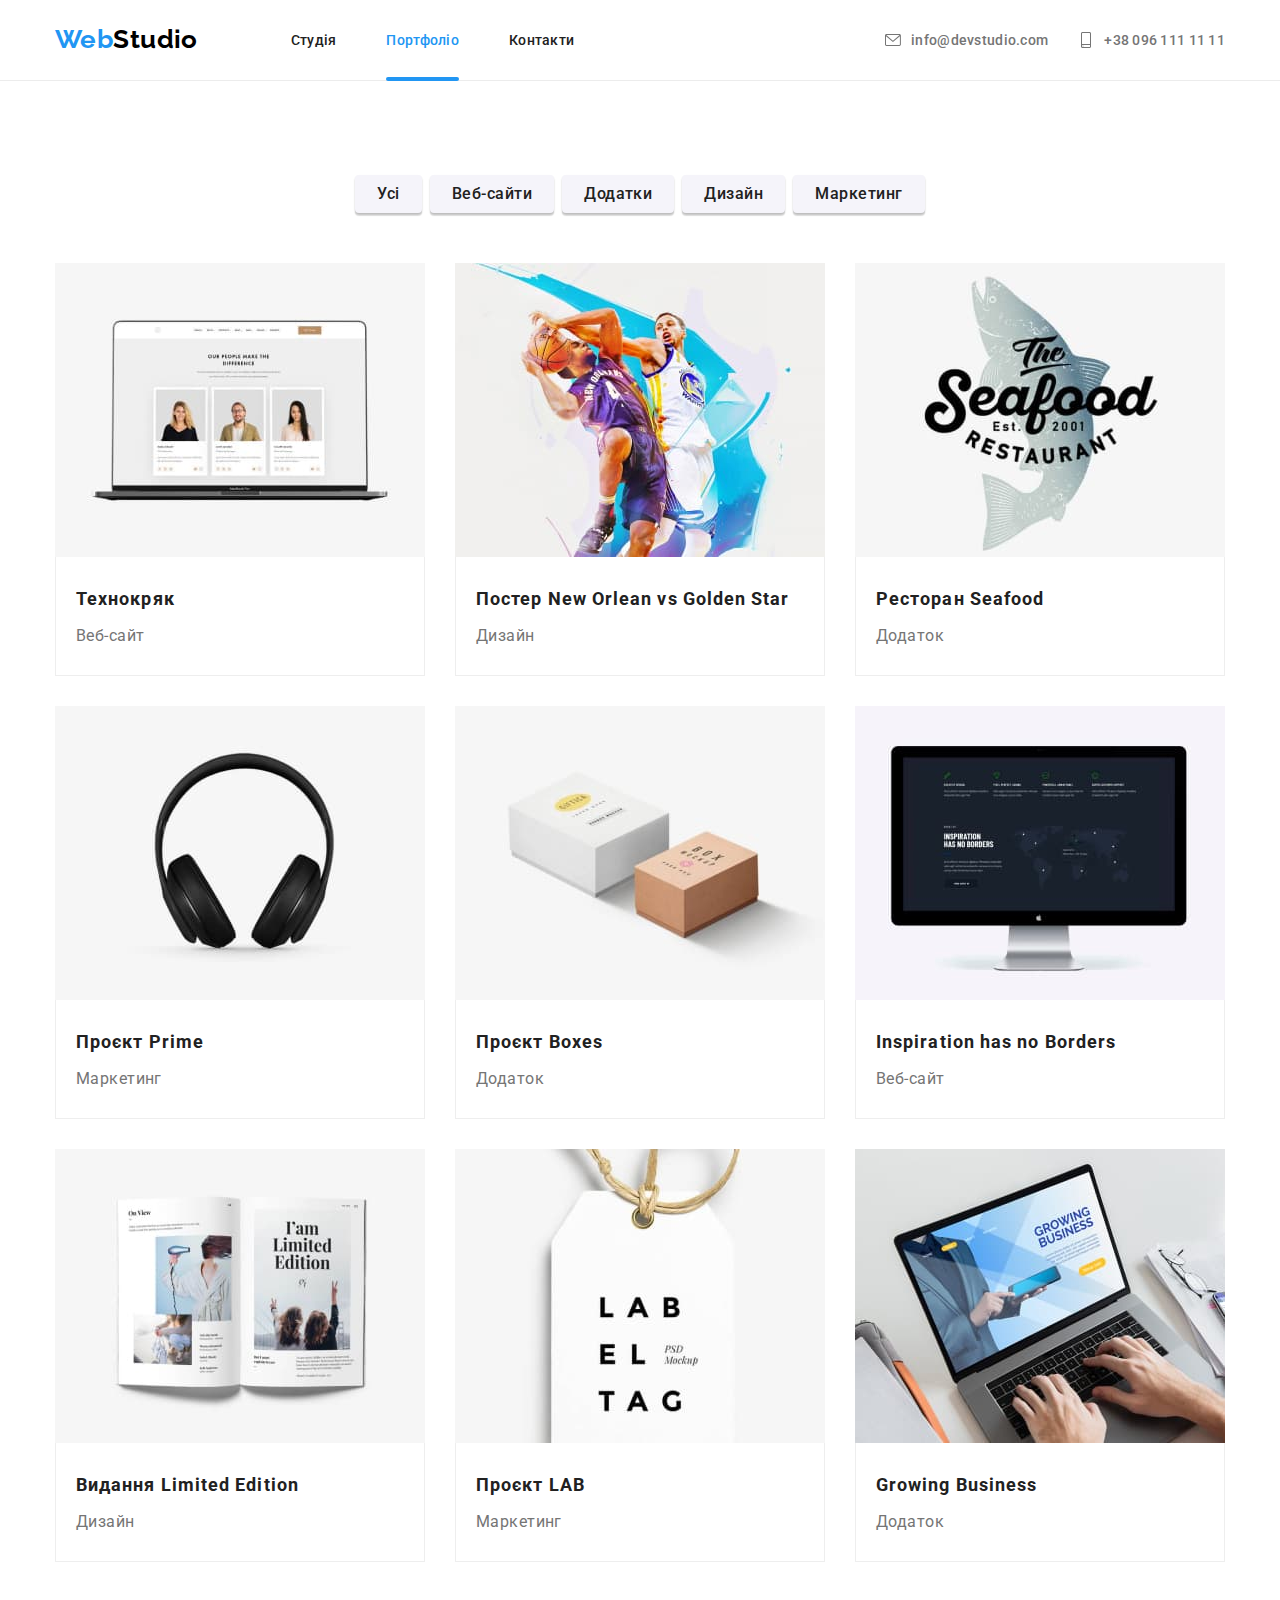
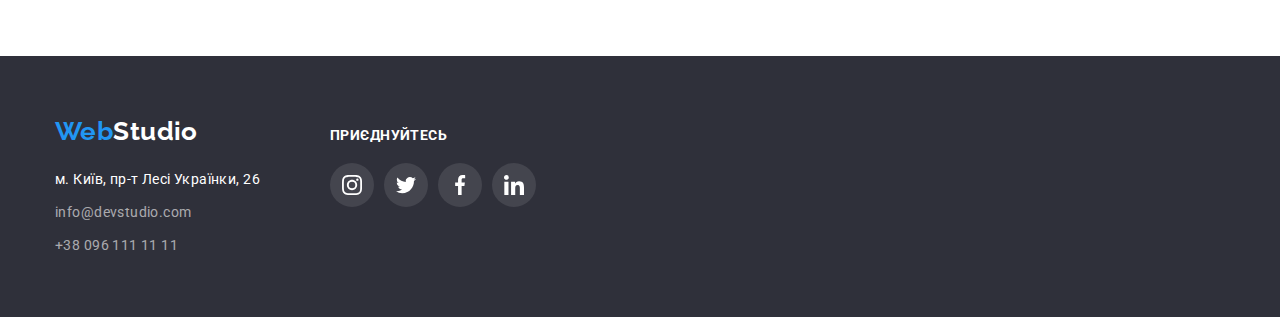
==== commit 52f924e4: "goit-markup-hw-05" ====
--- a/portfolio.html
+++ b/portfolio.html
@@ -84,15 +84,25 @@
           </ul>
 
           <ul class="section-filter list">
-            <li class="section-filter linc">
-              <a class="delete" href="">
-                <img
-                  class="img"
-                  src="./images/portfolio/img.jpg"
-                  alt="Технокряк"
-                  width="370"
-                  height="290"
-                />
+
+            <li class="section-filter linc">
+              <a class="delete" href="">
+                <div class="thumb ">
+                  <div class="overlay">
+                   <p class="thumb-text"> Ресурс пропонує комплексні 
+                     пропозиції з різним рівнем функціоналу та сервісів. 
+                     Все це дозволить відвідувачу отримати вичерпні відомості 
+                     про компанію чи приватну особу.</p>
+                  </div>
+                      <img
+                      class="img"
+                      src="./images/portfolio/img.jpg"
+                      alt="Технокряк"
+                      width="370"
+                      height="294"
+                    />
+                     </div>
+                
                 <div class="title-text">
                   <h2 class="section-filter title">Технокряк</h2>
                   <p class="section-filter text">Веб-сайт</p>
@@ -101,13 +111,21 @@
             </li>
             <li class="section-filter linc">
               <a class="delete" href="">
-                <img
-                  class="img"
-                  src="./images/portfolio/img1.jpg"
-                  alt="Постер New Orlean vs Golden Star"
-                  width="370"
-                  height="290"
-                />
+                <div class="thumb ">
+               <div class="overlay">
+                <p class="thumb-text"> Ресурс пропонує комплексні 
+                  пропозиції з різним рівнем функціоналу та сервісів. 
+                  Все це дозволить відвідувачу отримати вичерпні відомості 
+                  про компанію чи приватну особу.</p>
+               </div>
+                   <img
+                   class="img"
+                   src="./images/portfolio/img1.jpg"
+                   alt="Технокряк"
+                   width="370"
+                   height="294"
+                 />
+                  </div>
                 <div class="title-text">
                   <h2 class="section-filter title">
                     Постер New Orlean vs Golden Star
@@ -118,13 +136,21 @@
             </li>
             <li class="section-filter linc">
               <a class="delete" href="">
-                <img
-                  class="img"
-                  src="./images/portfolio/img2.jpg"
-                  alt="Ресторан Seafood"
-                  width="370"
-                  height="290"
-                />
+                <div class="thumb ">
+                  <div class="overlay">
+                   <p class="thumb-text"> Ресурс пропонує комплексні 
+                     пропозиції з різним рівнем функціоналу та сервісів. 
+                     Все це дозволить відвідувачу отримати вичерпні відомості 
+                     про компанію чи приватну особу.</p>
+                  </div>
+                      <img
+                      class="img"
+                      src="./images/portfolio/img2.jpg"
+                      alt="Технокряк"
+                      width="370"
+                      height="294"
+                    />
+                     </div>
                 <div class="title-text">
                   <h2 class="section-filter title">Ресторан Seafood</h2>
                   <p class="section-filter text">Додаток</p>
@@ -133,13 +159,21 @@
             </li>
             <li class="section-filter linc">
               <a class="delete" href="">
-                <img
-                  class="img"
-                  src="./images/portfolio/img3.jpg"
-                  alt="Проєкт Prime"
-                  width="370"
-                  height="290"
-                />
+                <div class="thumb ">
+                  <div class="overlay">
+                   <p class="thumb-text"> Ресурс пропонує комплексні 
+                     пропозиції з різним рівнем функціоналу та сервісів. 
+                     Все це дозволить відвідувачу отримати вичерпні відомості 
+                     про компанію чи приватну особу.</p>
+                  </div>
+                      <img
+                      class="img"
+                      src="./images/portfolio/img3.jpg"
+                      alt="Технокряк"
+                      width="370"
+                      height="294"
+                    />
+                     </div>
                 <div class="title-text">
                   <h2 class="section-filter title">Проєкт Prime</h2>
                   <p class="section-filter text">Маркетинг</p>
@@ -148,13 +182,21 @@
             </li>
             <li class="section-filter linc">
               <a class="delete" href="">
-                <img
-                  class="img"
-                  src="./images/portfolio/img4.jpg"
-                  alt="Проєкт Boxes"
-                  width="370"
-                  height="290"
-                />
+                <div class="thumb ">
+                  <div class="overlay">
+                   <p class="thumb-text"> Ресурс пропонує комплексні 
+                     пропозиції з різним рівнем функціоналу та сервісів. 
+                     Все це дозволить відвідувачу отримати вичерпні відомості 
+                     про компанію чи приватну особу.</p>
+                  </div>
+                      <img
+                      class="img"
+                      src="./images/portfolio/img4.jpg"
+                      alt="Технокряк"
+                      width="370"
+                      height="294"
+                    />
+                     </div>
                 <div class="title-text">
                   <h2 class="section-filter title">Проєкт Boxes</h2>
                   <p class="section-filter text">Додаток</p>
@@ -163,13 +205,21 @@
             </li>
             <li class="section-filter linc">
               <a class="delete" href="">
-                <img
-                  class="img"
-                  src="./images/portfolio/img5.jpg"
-                  alt="Inspiration has no Borders"
-                  width="370"
-                  height="290"
-                />
+                <div class="thumb ">
+                  <div class="overlay">
+                   <p class="thumb-text"> Ресурс пропонує комплексні 
+                     пропозиції з різним рівнем функціоналу та сервісів. 
+                     Все це дозволить відвідувачу отримати вичерпні відомості 
+                     про компанію чи приватну особу.</p>
+                  </div>
+                      <img
+                      class="img"
+                      src="./images/portfolio/img5.jpg"
+                      alt="Технокряк"
+                      width="370"
+                      height="294"
+                    />
+                     </div>
                 <div class="title-text">
                   <h2 class="section-filter title">
                     Inspiration has no Borders
@@ -180,13 +230,21 @@
             </li>
             <li class="section-filter linc">
               <a class="delete" href="">
-                <img
-                  class="img"
-                  src="./images/portfolio/img6.jpg"
-                  alt="Видання Limited Edition"
-                  width="370"
-                  height="290"
-                />
+                <div class="thumb ">
+                  <div class="overlay">
+                   <p class="thumb-text"> Ресурс пропонує комплексні 
+                     пропозиції з різним рівнем функціоналу та сервісів. 
+                     Все це дозволить відвідувачу отримати вичерпні відомості 
+                     про компанію чи приватну особу.</p>
+                  </div>
+                      <img
+                      class="img"
+                      src="./images/portfolio/img6.jpg"
+                      alt="Технокряк"
+                      width="370"
+                      height="294"
+                    />
+                     </div>
                 <div class="title-text">
                   <h2 class="section-filter title">Видання Limited Edition</h2>
                   <p class="section-filter text">Дизайн</p>
@@ -195,13 +253,21 @@
             </li>
             <li class="section-filter linc">
               <a class="delete" href="">
-                <img
-                  class="img"
-                  src="./images/portfolio/img7.jpg"
-                  alt="Проєкт LAB"
-                  width="370"
-                  height="290"
-                />
+                <div class="thumb ">
+                  <div class="overlay">
+                   <p class="thumb-text"> Ресурс пропонує комплексні 
+                     пропозиції з різним рівнем функціоналу та сервісів. 
+                     Все це дозволить відвідувачу отримати вичерпні відомості 
+                     про компанію чи приватну особу.</p>
+                  </div>
+                      <img
+                      class="img"
+                      src="./images/portfolio/img7.jpg"
+                      alt="Технокряк"
+                      width="370"
+                      height="294"
+                    />
+                     </div>
                 <div class="title-text">
                   <h2 class="section-filter title">Проєкт LAB</h2>
                   <p class="section-filter text">Маркетинг</p>
@@ -210,13 +276,21 @@
             </li>
             <li class="section-filter linc">
               <a class="delete" href="">
-                <img
-                  class="img"
-                  src="./images/portfolio/img8.jpg"
-                  alt="Growing Business"
-                  width="370"
-                  height="290"
-                />
+                <div class="thumb ">
+                  <div class="overlay">
+                   <p class="thumb-text"> Ресурс пропонує комплексні 
+                     пропозиції з різним рівнем функціоналу та сервісів. 
+                     Все це дозволить відвідувачу отримати вичерпні відомості 
+                     про компанію чи приватну особу.</p>
+                  </div>
+                      <img
+                      class="img"
+                      src="./images/portfolio/img8.jpg"
+                      alt="Технокряк"
+                      width="370"
+                      height="294"
+                    />
+                     </div>
                 <div class="title-text">
                   <h2 class="section-filter title">Growing Business</h2>
                   <p class="section-filter text">Додаток</p>
--- a/css/styles.css
+++ b/css/styles.css
@@ -50,17 +50,15 @@
 }
 
 .hidden-header{
+  height: 0;
   opacity: 0;
 }
+
+
 /*-------------------HEADER------------------------ */
 
 /* logo */
 header{
-  /* position: absolute;
-  top: 0;
-  right: 0;
-  width: 100%;
-  background-color: rgba(0, 0, 0, 0.08); */
   border-bottom: 1px solid #ECECEC; 
 }
 .cap {
@@ -74,9 +72,6 @@
   display: flex;
 }
 
-.header-nav.list .item:not(:last-child) {
-  margin-right: 50px;
-}
 
 .header-logo {
   padding-top: 24px;
@@ -89,6 +84,10 @@
   font-size: 26px;
   line-height: calc(31 / 26);
   text-decoration: none;
+
+transition-property: var(--accent-text-color);
+  transition-duration: 250ms;
+  transition-timing-function: cubic-bezier(0.4, 0, 0.2, 1);
 }
 
 .header-logo:hover,
@@ -120,11 +119,26 @@
   font-weight: 500;
   line-height: calc(16 / 14);
   letter-spacing: 0.02em;
-}
+
+
+  transition-property: var(--accent-text-color);
+  transition-duration: 250ms;
+  transition-timing-function: cubic-bezier(0.4, 0, 0.2, 1);
+}
+.header-nav:hover,
+.header-nav:focus {
+  color: #2196f3;
+}
+
+.header-nav.list .item:not(:last-child) {
+  margin-right: 50px;
+}
+
 
 .header-nav.linc-current {
+  position:relative;
   padding-top: 32px;
-  padding-bottom: 32px;
+  padding-bottom: 29px;
 
   color: var(--accent-text-color);
 
@@ -133,11 +147,18 @@
   letter-spacing: 0.02em;
   text-decoration: none;
 }
-
-.header-nav:hover,
-.header-nav:focus {
-  color: #2196f3;
-}
+.header-nav.linc-current::after{
+  content: '';
+  position: absolute;
+  top: 100%;
+  left: 0;
+  width: 100%;
+  height: 4px;
+
+  background: var(--accent-text-color);
+  border-radius: 2px;
+}
+
 
 /* email tel */
 .connections.list {
@@ -164,13 +185,17 @@
   padding-top: 32px;
   padding-bottom: 32px;
   
-
+fill: var(--primary-text-color);
   color: var(--primary-text-color);
 
   text-decoration: none;
   font-weight: 500;
   line-height: calc(16 / 14);
   letter-spacing: 0.02em;
+
+  transition-property: var(--accent-text-color);
+  transition-duration: 250ms;
+  transition-timing-function: cubic-bezier(0.4, 0, 0.2, 1);
 }
 .header-tel {
   display: flex;
@@ -179,11 +204,17 @@
   padding-bottom: 32px;
 
   color: var(--primary-text-color);
+
+  fill: var(--primary-text-color);
 
   text-decoration: none;
   font-weight: 500;
   line-height: calc(16 / 14);
   letter-spacing: 0.02em;
+
+  transition-property: var(--accent-text-color);
+  transition-duration: 250ms;
+  transition-timing-function: cubic-bezier(0.4, 0, 0.2, 1);
 }
 
 .header-email:hover,
@@ -239,6 +270,70 @@
   text-transform: uppercase;
 }
 
+
+.backdrop{
+  position: fixed;
+  top: 0;
+  left: 0;
+
+  width: 100%;
+  height: 100%;
+  z-index: 2;
+
+  background-color:rgba(0, 0, 0, 0.2);
+  opacity: 1;
+  transition-duration: 250ms;
+  transition-timing-function: cubic-bezier(0.4, 0, 0.2, 1);
+}
+
+
+.backdrop.is-hidden{
+   opacity: 0;
+   pointer-events: none;
+   }
+   .backdrop.is-hidden .modal{ 
+    transform: translate(-50%, -50%) scale(0.9);
+  }
+
+.modal{
+  position: absolute;
+  
+
+  top: 50%;
+  left: 50%;
+
+  min-height: 581px;
+  min-width: 528px;
+ 
+  transform: translate(-50%, -50%)  scale(1);  
+ transition: transform 500ms cubic-bezier(0.4, 0, 0.2, 1);
+
+  background-color: var(--hero-text-color);
+  box-shadow: 0px 1px 3px rgba(0, 0, 0, 0.12), 0px 1px 1px rgba(0, 0, 0, 0.14), 0px 2px 1px rgba(0, 0, 0, 0.2);
+border-radius: 4px;
+}
+
+.entrance{
+  display: flex;
+  flex-direction: row-reverse;
+  padding-top: 8px;
+  padding-right: 8px;
+  
+}
+.div-entrance{
+  display: flex;
+  background-position: center;
+  justify-content: center;
+  align-items: center;
+
+  height: 30px;
+  width: 30px;
+
+  background-color: var(--hero-text-color);
+  border: 1px solid rgba(0, 0, 0, 0.1);
+  border-radius: 50%;
+}
+
 /* button */
 .section-hero.button {
 padding: 10px 32px;
@@ -250,6 +345,9 @@
   font-weight: 700;
   font-size: 16px;
   line-height: calc(30 / 16);
+  transition-property: var(--accent-text-color);
+  transition-duration: 250ms;
+  transition-timing-function: cubic-bezier(0.4, 0, 0.2, 1);
 }
 
 .section-hero.button:hover,
@@ -353,13 +451,51 @@
   display: inline-flex;
 }
 
+.thumb-work{
+  position: relative;
+}
+.thumb-work::before{
+  position: absolute;
+  content: '';
+  bottom: 0;
+  left: 0;
+  width: 370px;
+  height: 70px;
+  background-color: rgba(47, 48, 58, 0.8);
+
+}
+
+.section-work.text{
+  position: absolute;
+  left: 0;
+  right: 0;
+  
+
+  font-family: 'Roboto';
+font-weight: 700;
+font-size: 14px;
+line-height:calc(16 / 14);
+text-align: center;
+letter-spacing: 0.03em;
+text-transform: uppercase;
+
+color: var(--hero-text-color);
+
+
+}
+
+
+
+
+
+
+
 /* -------team-------- */
-.team{
-  background-color: var(--accent-bgr-color);
-}
+
 .social{
   display: flex;
   padding-bottom: 30px;
+  
 }
 .linc.sicial{
   margin-right: 10px;
@@ -373,19 +509,30 @@
   align-items: center;
   width: 44px;
   height: 44px;
-  background-color: #fff;
   border-radius: 50%;
+
+  transition-property: var(--accent-text-color);
+  transition-duration: 250ms;
+  transition-timing-function: cubic-bezier(0.4, 0, 0.2, 1);
 }
 
 .social-team{
-  fill: var(--primary-text-color);
-}
-.social-my:hover,
-.social-my:focus,
+  fill: #AFB1B8;
+  transition-property: var(--hero-text-color);
+  transition-duration: 250ms;
+  transition-timing-function: cubic-bezier(0.4, 0, 0.2, 1);
+}
 .social-my:hover .social-team,
 .social-my:focus .social-team{
+  fill: var(--hero-text-color);
+}
+
+.social-my:hover,
+.social-my:focus{
   background-color: var(--accent-text-color);
-  fill: var(--hero-text-color);
+ 
+
+  
 }
 
 
@@ -459,6 +606,10 @@
 
 .regular-svg{
   fill: #AFB1B8;
+
+  transition-property: var(--accent-text-color);
+  transition-duration: 250ms;
+  transition-timing-function: cubic-bezier(0.4, 0, 0.2, 1);
 }
 
 .linc-regular{
@@ -469,6 +620,10 @@
   height: 92px;
   border: 1px solid #AFB1B8;
 border-radius: 4px;
+
+transition-property: var(--accent-text-color);
+transition-duration: 250ms;
+transition-timing-function: cubic-bezier(0.4, 0, 0.2, 1);
 }
 
 
@@ -531,6 +686,9 @@
   font-size: 26px;
   line-height: calc(31 / 26);
   text-decoration: none;
+  transition-property: var(--accent-text-color);
+  transition-duration: 250ms;
+  transition-timing-function: cubic-bezier(0.4, 0, 0.2, 1);
 }
 
 .footer-logo.logo {
@@ -547,6 +705,10 @@
   font-style: normal;
   text-decoration: none;
   line-height: calc(24 / 14);
+
+  transition-property: var(--accent-text-color);
+  transition-duration: 250ms;
+  transition-timing-function: cubic-bezier(0.4, 0, 0.2, 1);
 }
 
 .footer-address.more:hover,
@@ -559,6 +721,10 @@
   font-style: normal;
   line-height: calc(24 / 14);
   text-decoration: none;
+
+  transition-property: var(--accent-text-color);
+  transition-duration: 250ms;
+  transition-timing-function: cubic-bezier(0.4, 0, 0.2, 1);
 }
 
 .footer-tel.tel {
@@ -566,6 +732,10 @@
   font-style: normal;
   line-height: calc(24 / 14);
   text-decoration: none;
+
+  transition-property: var(--accent-text-color);
+  transition-duration: 250ms;
+  transition-timing-function: cubic-bezier(0.4, 0, 0.2, 1);
 }
 
 .footer-email.email:hover,
@@ -586,7 +756,7 @@
 }
 .title-join{
   align-items: baseline;
-  padding-bottom: 20px;
+  margin-bottom: 20px;
 
   font-family: 'Roboto';
 font-weight: 700;
@@ -615,6 +785,10 @@
   height: 44px;
   border-radius: 50%;
   background-color: rgba(255, 255, 255, 0.1);
+
+  transition-property: var(--accent-text-color);
+  transition-duration: 250ms;
+  transition-timing-function: cubic-bezier(0.4, 0, 0.2, 1);
 }
 .social-join{
   fill: var(--hero-text-color);
@@ -676,7 +850,9 @@
   flex-wrap: wrap;
 }
 
+
 .section-filter.linc {
+  width: 370px;
   margin-right: 30px;
   margin-bottom: 30px;
 }
@@ -690,9 +866,67 @@
   margin-bottom: 0px;
 }
 
+
+
+
+
+.thumb{
+position: relative;
+overflow: hidden;
+}
+
+
+.thumb-text{
+  display: flex;
+  font-size: 18px;
+  line-height: calc(28 / 18);
+
+
+  position: absolute;
+  padding-top: 63px;
+  padding-right: 24px;
+  padding-bottom: 63px;
+  padding-left: 24px;
+  color: var(--hero-text-color);
+}
+
+.overlay{
+  position: absolute;
+  top: 0;
+  left: 0;
+  width: 100%;
+  height: 100%;
+  background-color: rgba(33, 150, 243, 0.9);
+  transition-property: var(--accent-text-color);
+  transform: translateY(100%);
+  transition-duration: 250ms;
+  transition-timing-function: cubic-bezier(0.4, 0, 0.2, 1);
+}
+
+.delete:hover .overlay{
+  transform: translateY(0);
+  opacity: 1;}
+
+.delete:hover  .thumb-text{
+  opacity: 1;
+  transform: translateY(0);
+}
+
 .delete{
   text-decoration: none;
 }
+
+
+
+
+
+
+
+
+
+
+
+
 
 .section-filter.title {
   margin-bottom: 4px;
@@ -720,6 +954,7 @@
   padding: 24px 20px;
   border: 1px solid #EEEEEE;
   border-top: 0;
+
 }
 .delete{
   display: block;
@@ -728,8 +963,8 @@
 .delete:hover,
 .delete:focus{
   box-shadow: 0px 1px 1px rgba(0, 0, 0, 0.12), 0px 4px 4px rgba(0, 0, 0, 0.06), 1px 4px 6px rgba(0, 0, 0, 0.16);
-}
-
-
-
-
+} 
+
+
+
+
